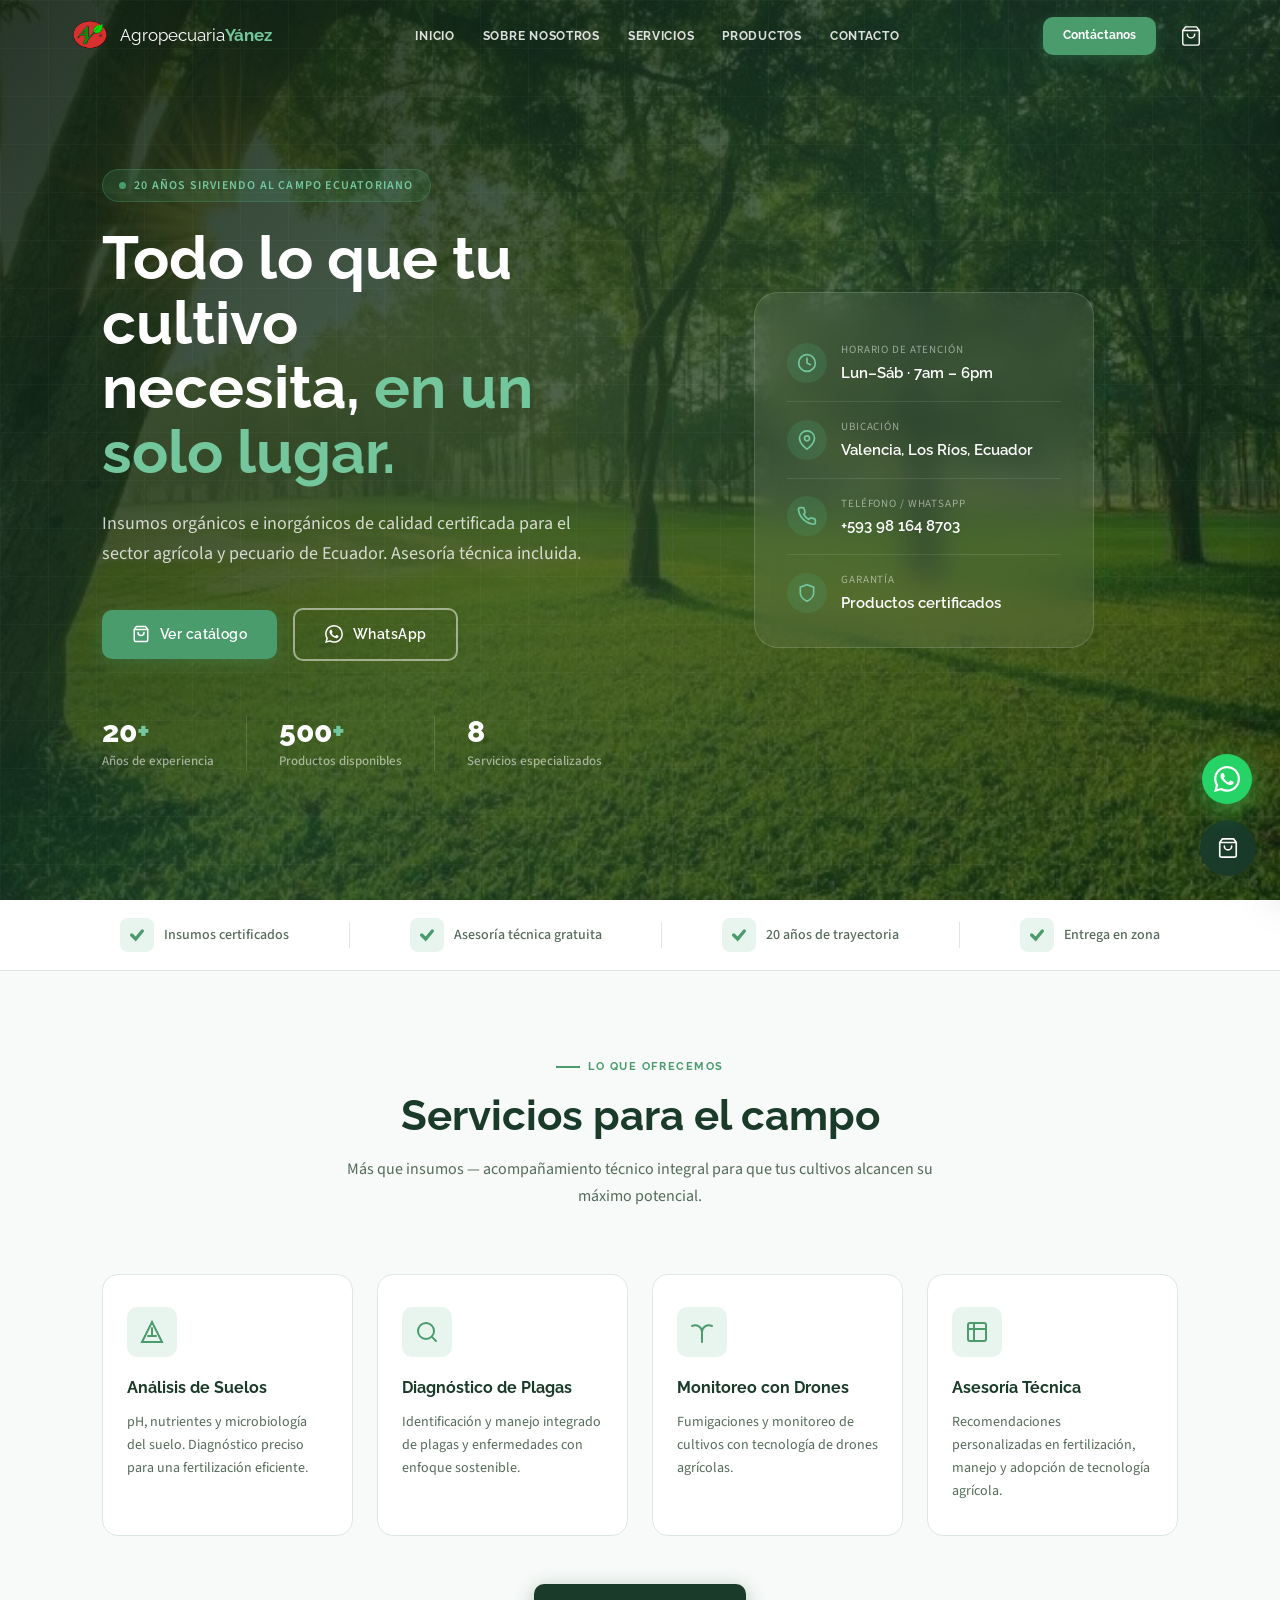
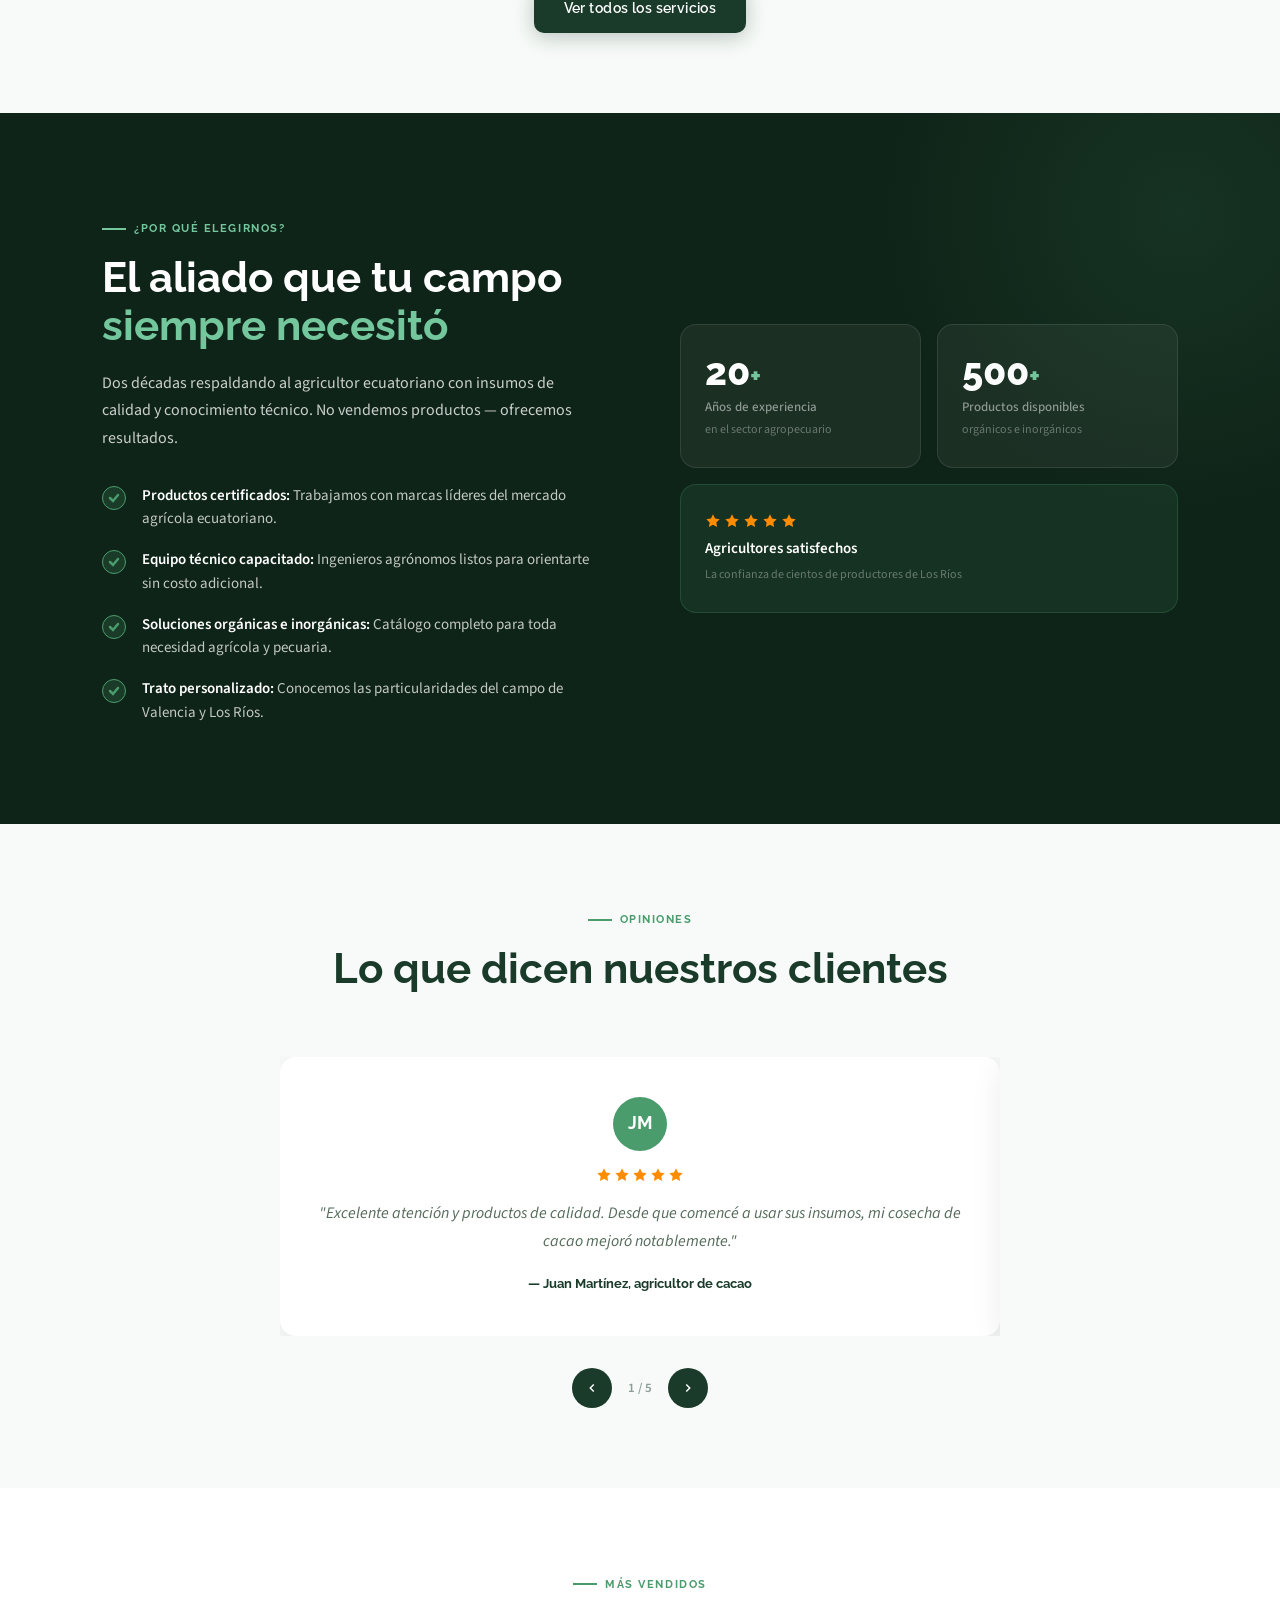
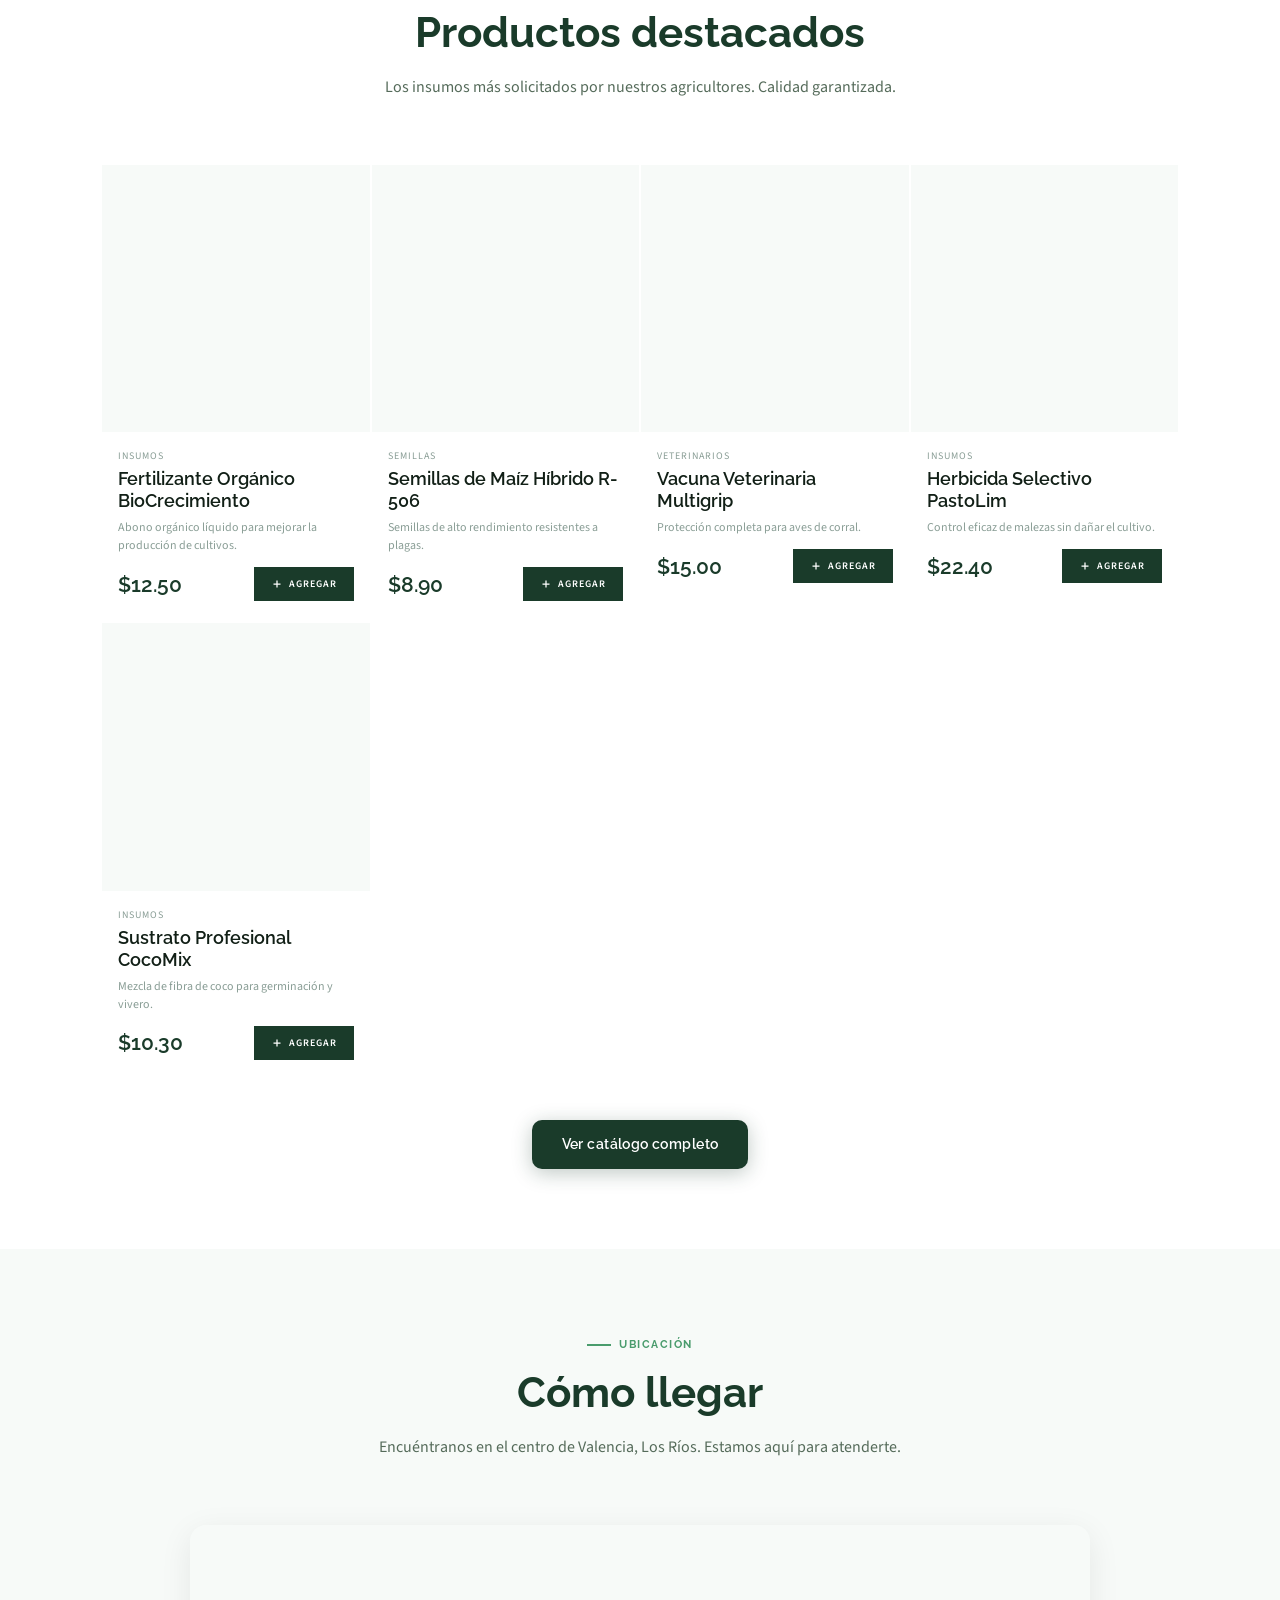
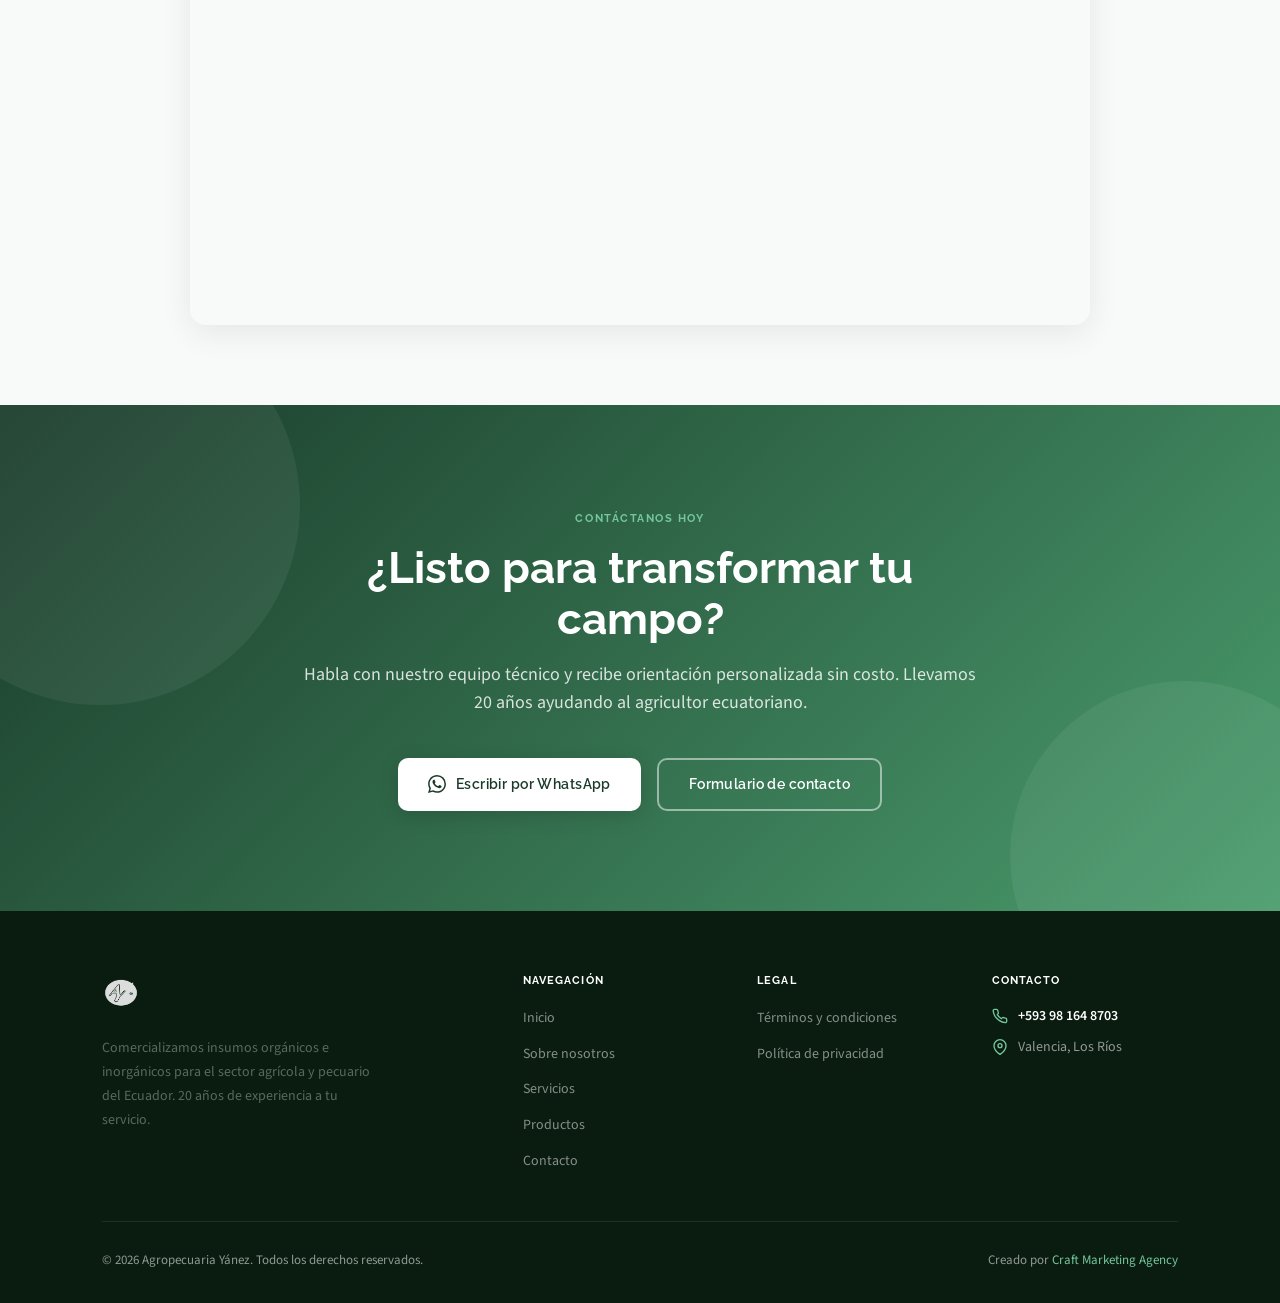
==== index.html @ 9166476a "ci: add Cloudflare Pages deploy workflow" ====
<!DOCTYPE html>
<html lang="es">
<head>
  <meta charset="utf-8"/>
  <meta name="viewport" content="width=device-width, initial-scale=1"/>
  <title>Agropecuaria Yánez – Insumos agrícolas y pecuarios, Valencia Ecuador</title>
  <meta name="description" content="Comercializamos insumos orgánicos e inorgánicos para el sector agrícola y pecuario del Ecuador. 20 años de experiencia en Valencia, Los Ríos."/>
  <link rel="icon" href="./media/img/favicon.webp" type="image/webp"/>
  <link rel="preconnect" href="https://fonts.googleapis.com"/>
  <link rel="preconnect" href="https://fonts.gstatic.com" crossorigin/>
  <link href="https://fonts.googleapis.com/css2?family=Raleway:wght@400;500;600;700;800&family=Source+Sans+3:wght@300;400;500;600;700&display=swap" rel="stylesheet"/>
  <link rel="stylesheet" href="./assets/style.css?v=2"/>
  <!-- GTM: reemplazar GTM-XXXX con el ID real -->
  <!-- <script>(function(w,d,s,l,i){w[l]=w[l]||[];w[l].push({'gtm.start':new Date().getTime(),event:'gtm.js'});var f=d.getElementsByTagName(s)[0],j=d.createElement(s),dl=l!='dataLayer'?'&l='+l:'';j.async=true;j.src='https://www.googletagmanager.com/gtm.js?id='+i+dl;f.parentNode.insertBefore(j,f);})(window,document,'script','dataLayer','GTM-XXXX');</script> -->
</head>
<body>

<!-- WhatsApp flotante -->
<a class="wa-float" href="https://wa.me/593981648703?text=Hola%20vi%20su%20web%20y%20me%20gustar%C3%ADa%20m%C3%A1s%20informaci%C3%B3n%20sobre%20sus%20servicios" target="_blank" rel="noopener" aria-label="WhatsApp">
  <svg width="26" height="26" viewBox="0 0 24 24" fill="white"><path d="M17.472 14.382c-.297-.149-1.758-.867-2.03-.967-.273-.099-.471-.148-.67.15-.197.297-.767.966-.94 1.164-.173.199-.347.223-.644.075-.297-.15-1.255-.463-2.39-1.475-.883-.788-1.48-1.761-1.653-2.059-.173-.297-.018-.458.13-.606.134-.133.298-.347.446-.52.149-.174.198-.298.298-.497.099-.198.05-.371-.025-.52-.075-.149-.669-1.612-.916-2.207-.242-.579-.487-.5-.669-.51-.173-.008-.371-.01-.57-.01-.198 0-.52.074-.792.372-.272.297-1.04 1.016-1.04 2.479 0 1.462 1.065 2.875 1.213 3.074.149.198 2.096 3.2 5.077 4.487.709.306 1.262.489 1.694.625.712.227 1.36.195 1.871.118.571-.085 1.758-.719 2.006-1.413.248-.694.248-1.289.173-1.413-.074-.124-.272-.198-.57-.347m-5.421 7.403h-.004a9.87 9.87 0 01-5.031-1.378l-.361-.214-3.741.982.998-3.648-.235-.374a9.86 9.86 0 01-1.51-5.26c.001-5.45 4.436-9.884 9.888-9.884 2.64 0 5.122 1.03 6.988 2.898a9.825 9.825 0 012.893 6.994c-.003 5.45-4.437 9.884-9.885 9.884m8.413-18.297A11.815 11.815 0 0012.05 0C5.495 0 .16 5.335.157 11.892c0 2.096.547 4.142 1.588 5.945L.057 24l6.305-1.654a11.882 11.882 0 005.683 1.448h.005c6.554 0 11.89-5.335 11.893-11.893a11.821 11.821 0 00-3.48-8.413z"/></svg>
</a>

<!-- Navegación -->
<nav id="mainNav" class="transparent">
  <div class="nav-inner">
    <a class="nav-logo" href="./index.html">
      <img src="./media/img/logo-nav.webp" alt="Agropecuaria Yánez"/>
      <span class="nav-logo-text">Agropecuaria<strong>Yánez</strong></span>
    </a>
    <ul class="nav-links" id="navLinks">
      <li><a href="./index.html" class="active">Inicio</a></li>
      <li><a href="./pages/sobre-nosotros.html">Sobre nosotros</a></li>
      <li><a href="./pages/servicios.html">Servicios</a></li>
      <li><a href="./pages/productos.html">Productos</a></li>
      <li><a href="./pages/contacto.html">Contacto</a></li>
    </ul>
    <div style="display:flex;align-items:center;gap:16px;">
      <a class="nav-cta" href="./pages/contacto.html">Contáctanos</a>
      <button class="nav-cart-btn" id="navCartBtn" aria-label="Ver carrito">
        <svg viewBox="0 0 24 24" fill="none" stroke="currentColor" stroke-width="1.5" stroke-linecap="round" stroke-linejoin="round">
          <path d="M6 2L3 6v14a2 2 0 002 2h14a2 2 0 002-2V6l-3-4z"/><line x1="3" y1="6" x2="21" y2="6"/><path d="M16 10a4 4 0 01-8 0"/>
        </svg>
        <span class="nav-cart-badge" id="navCartBadge">0</span>
      </button>
      <button class="nav-hamburger" id="navHamburger" aria-label="Menú">
        <span></span><span></span><span></span>
      </button>
    </div>
  </div>
</nav>

<!-- HERO -->
<section class="hero" id="inicio" style="background-image:url('./media/img/background-hero.webp')">
  <div class="hero-overlay"></div>
  <div class="hero-grid-bg"></div>
  <div class="hero-content">
    <div>
      <div class="hero-badge">
        <span class="hero-badge-dot"></span>
        20 años sirviendo al campo ecuatoriano
      </div>
      <h1>
        Todo lo que tu cultivo<br/>
        necesita, <span>en un solo lugar.</span>
      </h1>
      <p class="hero-sub">
        Insumos orgánicos e inorgánicos de calidad certificada para el sector agrícola y pecuario de Ecuador. Asesoría técnica incluida.
      </p>
      <div class="hero-actions">
        <a class="btn btn-accent" href="./pages/productos.html">
          <svg width="18" height="18" viewBox="0 0 24 24" fill="none" stroke="currentColor" stroke-width="2" stroke-linecap="round"><path d="M6 2L3 6v14a2 2 0 002 2h14a2 2 0 002-2V6l-3-4z"/><line x1="3" y1="6" x2="21" y2="6"/><path d="M16 10a4 4 0 01-8 0"/></svg>
          Ver catálogo
        </a>
        <a class="btn btn-outline" href="https://wa.me/593981648703?text=Hola%20vi%20su%20web%20y%20me%20gustar%C3%ADa%20m%C3%A1s%20informaci%C3%B3n%20sobre%20sus%20servicios" target="_blank" rel="noopener">
          <svg width="18" height="18" viewBox="0 0 24 24" fill="currentColor"><path d="M17.472 14.382c-.297-.149-1.758-.867-2.03-.967-.273-.099-.471-.148-.67.15-.197.297-.767.966-.94 1.164-.173.199-.347.223-.644.075-.297-.15-1.255-.463-2.39-1.475-.883-.788-1.48-1.761-1.653-2.059-.173-.297-.018-.458.13-.606.134-.133.298-.347.446-.52.149-.174.198-.298.298-.497.099-.198.05-.371-.025-.52-.075-.149-.669-1.612-.916-2.207-.242-.579-.487-.5-.669-.51-.173-.008-.371-.01-.57-.01-.198 0-.52.074-.792.372-.272.297-1.04 1.016-1.04 2.479 0 1.462 1.065 2.875 1.213 3.074.149.198 2.096 3.2 5.077 4.487.709.306 1.262.489 1.694.625.712.227 1.36.195 1.871.118.571-.085 1.758-.719 2.006-1.413.248-.694.248-1.289.173-1.413-.074-.124-.272-.198-.57-.347m-5.421 7.403h-.004a9.87 9.87 0 01-5.031-1.378l-.361-.214-3.741.982.998-3.648-.235-.374a9.86 9.86 0 01-1.51-5.26c.001-5.45 4.436-9.884 9.888-9.884 2.64 0 5.122 1.03 6.988 2.898a9.825 9.825 0 012.893 6.994c-.003 5.45-4.437 9.884-9.885 9.884m8.413-18.297A11.815 11.815 0 0012.05 0C5.495 0 .16 5.335.157 11.892c0 2.096.547 4.142 1.588 5.945L.057 24l6.305-1.654a11.882 11.882 0 005.683 1.448h.005c6.554 0 11.89-5.335 11.893-11.893a11.821 11.821 0 00-3.48-8.413z"/></svg>
          WhatsApp
        </a>
      </div>
      <div class="hero-stats">
        <div>
          <div class="hero-stat-num">20<span>+</span></div>
          <div class="hero-stat-label">Años de experiencia</div>
        </div>
        <div class="hero-stat-div"></div>
        <div>
          <div class="hero-stat-num">500<span>+</span></div>
          <div class="hero-stat-label">Productos disponibles</div>
        </div>
        <div class="hero-stat-div"></div>
        <div>
          <div class="hero-stat-num">8</div>
          <div class="hero-stat-label">Servicios especializados</div>
        </div>
      </div>
    </div>
    <!-- Info card -->
    <div class="hero-visual">
      <div class="hero-info-card">
        <div class="hero-info-row">
          <div class="hero-info-icon">
            <svg width="20" height="20" viewBox="0 0 24 24" fill="none" stroke="var(--color-accent-light)" stroke-width="2" stroke-linecap="round"><circle cx="12" cy="12" r="10"/><polyline points="12 6 12 12 16 14"/></svg>
          </div>
          <div>
            <div class="hero-info-label">Horario de atención</div>
            <div class="hero-info-value">Lun–Sáb · 7am – 6pm</div>
          </div>
        </div>
        <div class="hero-info-row">
          <div class="hero-info-icon">
            <svg width="20" height="20" viewBox="0 0 24 24" fill="none" stroke="var(--color-accent-light)" stroke-width="2" stroke-linecap="round"><path d="M21 10c0 7-9 13-9 13s-9-6-9-13a9 9 0 0 1 18 0z"/><circle cx="12" cy="10" r="3"/></svg>
          </div>
          <div>
            <div class="hero-info-label">Ubicación</div>
            <div class="hero-info-value">Valencia, Los Ríos, Ecuador</div>
          </div>
        </div>
        <div class="hero-info-row">
          <div class="hero-info-icon">
            <svg width="20" height="20" viewBox="0 0 24 24" fill="none" stroke="var(--color-accent-light)" stroke-width="2" stroke-linecap="round"><path d="M22 16.92v3a2 2 0 0 1-2.18 2 19.79 19.79 0 0 1-8.63-3.07A19.5 19.5 0 0 1 4.86 13 19.79 19.79 0 0 1 1.75 4.37 2 2 0 0 1 3.73 2h3a2 2 0 0 1 2 1.72 12.84 12.84 0 0 0 .7 2.81 2 2 0 0 1-.45 2.11L7.91 9.91a16 16 0 0 0 6.18 6.18l1.27-1.27a2 2 0 0 1 2.11-.45 12.84 12.84 0 0 0 2.81.7A2 2 0 0 1 22 16.92z"/></svg>
          </div>
          <div>
            <div class="hero-info-label">Teléfono / WhatsApp</div>
            <div class="hero-info-value">+593 98 164 8703</div>
          </div>
        </div>
        <div class="hero-info-row">
          <div class="hero-info-icon">
            <svg width="20" height="20" viewBox="0 0 24 24" fill="none" stroke="var(--color-accent-light)" stroke-width="2" stroke-linecap="round"><path d="M12 22s8-4 8-10V5l-8-3-8 3v7c0 6 8 10 8 10z"/></svg>
          </div>
          <div>
            <div class="hero-info-label">Garantía</div>
            <div class="hero-info-value">Productos certificados</div>
          </div>
        </div>
      </div>
    </div>
  </div>
</section>

<!-- TRUST BAR -->
<div class="trust-bar">
  <div class="trust-bar-inner">
    <div class="trust-item">
      <div class="trust-icon">
        <svg width="16" height="16" viewBox="0 0 12 12" fill="none" stroke="var(--color-accent)" stroke-width="2.5" stroke-linecap="round"><polyline points="2,6 5,9 10,3"/></svg>
      </div>
      Insumos certificados
    </div>
    <div class="trust-divider"></div>
    <div class="trust-item">
      <div class="trust-icon">
        <svg width="16" height="16" viewBox="0 0 12 12" fill="none" stroke="var(--color-accent)" stroke-width="2.5" stroke-linecap="round"><polyline points="2,6 5,9 10,3"/></svg>
      </div>
      Asesoría técnica gratuita
    </div>
    <div class="trust-divider"></div>
    <div class="trust-item">
      <div class="trust-icon">
        <svg width="16" height="16" viewBox="0 0 12 12" fill="none" stroke="var(--color-accent)" stroke-width="2.5" stroke-linecap="round"><polyline points="2,6 5,9 10,3"/></svg>
      </div>
      20 años de trayectoria
    </div>
    <div class="trust-divider"></div>
    <div class="trust-item">
      <div class="trust-icon">
        <svg width="16" height="16" viewBox="0 0 12 12" fill="none" stroke="var(--color-accent)" stroke-width="2.5" stroke-linecap="round"><polyline points="2,6 5,9 10,3"/></svg>
      </div>
      Entrega en zona
    </div>
  </div>
</div>

<!-- SERVICIOS PREVIEW -->
<section class="section" id="servicios" style="background:var(--bg-light)">
  <div class="container">
    <div class="section-header">
      <div class="section-label">Lo que ofrecemos</div>
      <h2>Servicios para el campo</h2>
      <p>Más que insumos — acompañamiento técnico integral para que tus cultivos alcancen su máximo potencial.</p>
    </div>
    <div class="services-grid">
      <div class="service-card">
        <div class="service-icon-wrap">
          <svg width="24" height="24" viewBox="0 0 24 24" fill="none" stroke="currentColor" stroke-width="2" stroke-linecap="round"><path d="M2 22 12 2l10 20H2z"/><path d="M12 8v8M8 16h8"/></svg>
        </div>
        <div class="service-title">Análisis de Suelos</div>
        <p class="service-desc">pH, nutrientes y microbiología del suelo. Diagnóstico preciso para una fertilización eficiente.</p>
      </div>
      <div class="service-card">
        <div class="service-icon-wrap">
          <svg width="24" height="24" viewBox="0 0 24 24" fill="none" stroke="currentColor" stroke-width="2" stroke-linecap="round"><circle cx="11" cy="11" r="8"/><path d="m21 21-4.35-4.35"/></svg>
        </div>
        <div class="service-title">Diagnóstico de Plagas</div>
        <p class="service-desc">Identificación y manejo integrado de plagas y enfermedades con enfoque sostenible.</p>
      </div>
      <div class="service-card">
        <div class="service-icon-wrap">
          <svg width="24" height="24" viewBox="0 0 24 24" fill="none" stroke="currentColor" stroke-width="2" stroke-linecap="round"><path d="M12 22V12M12 12C12 7 7 4 2 6M12 12C12 7 17 4 22 6"/></svg>
        </div>
        <div class="service-title">Monitoreo con Drones</div>
        <p class="service-desc">Fumigaciones y monitoreo de cultivos con tecnología de drones agrícolas.</p>
      </div>
      <div class="service-card">
        <div class="service-icon-wrap">
          <svg width="24" height="24" viewBox="0 0 24 24" fill="none" stroke="currentColor" stroke-width="2" stroke-linecap="round"><path d="M9 3H5a2 2 0 0 0-2 2v4m6-6h10a2 2 0 0 1 2 2v4M9 3v18m0 0h10a2 2 0 0 0 2-2V9M9 21H5a2 2 0 0 1-2-2V9m0 0h18"/></svg>
        </div>
        <div class="service-title">Asesoría Técnica</div>
        <p class="service-desc">Recomendaciones personalizadas en fertilización, manejo y adopción de tecnología agrícola.</p>
      </div>
    </div>
    <div class="text-center" style="margin-top:48px">
      <a class="btn btn-primary" href="./pages/servicios.html">Ver todos los servicios</a>
    </div>
  </div>
</section>

<!-- POR QUÉ YANEZ (dark section) -->
<section class="section-dark">
  <div class="container">
    <div class="dark-grid">
      <div class="dark-text">
        <div class="section-label light">¿Por qué elegirnos?</div>
        <h2>El aliado que tu campo <span>siempre necesitó</span></h2>
        <p>Dos décadas respaldando al agricultor ecuatoriano con insumos de calidad y conocimiento técnico. No vendemos productos — ofrecemos resultados.</p>
        <ul class="features-list">
          <li class="feature-item">
            <div class="feature-check"><svg width="12" height="12" viewBox="0 0 12 12" fill="none" stroke="currentColor" stroke-width="2.5" stroke-linecap="round"><polyline points="2,6 5,9 10,3"/></svg></div>
            <div class="feature-text"><strong>Productos certificados:</strong> Trabajamos con marcas líderes del mercado agrícola ecuatoriano.</div>
          </li>
          <li class="feature-item">
            <div class="feature-check"><svg width="12" height="12" viewBox="0 0 12 12" fill="none" stroke="currentColor" stroke-width="2.5" stroke-linecap="round"><polyline points="2,6 5,9 10,3"/></svg></div>
            <div class="feature-text"><strong>Equipo técnico capacitado:</strong> Ingenieros agrónomos listos para orientarte sin costo adicional.</div>
          </li>
          <li class="feature-item">
            <div class="feature-check"><svg width="12" height="12" viewBox="0 0 12 12" fill="none" stroke="currentColor" stroke-width="2.5" stroke-linecap="round"><polyline points="2,6 5,9 10,3"/></svg></div>
            <div class="feature-text"><strong>Soluciones orgánicas e inorgánicas:</strong> Catálogo completo para toda necesidad agrícola y pecuaria.</div>
          </li>
          <li class="feature-item">
            <div class="feature-check"><svg width="12" height="12" viewBox="0 0 12 12" fill="none" stroke="currentColor" stroke-width="2.5" stroke-linecap="round"><polyline points="2,6 5,9 10,3"/></svg></div>
            <div class="feature-text"><strong>Trato personalizado:</strong> Conocemos las particularidades del campo de Valencia y Los Ríos.</div>
          </li>
        </ul>
      </div>
      <div class="dark-stats">
        <div class="dark-stat-card">
          <div class="dark-num">20<span>+</span></div>
          <div class="dark-label">Años de experiencia</div>
          <div class="dark-sublabel">en el sector agropecuario</div>
        </div>
        <div class="dark-stat-card">
          <div class="dark-num">500<span>+</span></div>
          <div class="dark-label">Productos disponibles</div>
          <div class="dark-sublabel">orgánicos e inorgánicos</div>
        </div>
        <div class="dark-stat-card accent-card" style="display:flex;align-items:center;gap:24px">
          <div>
            <div style="display:flex;gap:3px;margin-bottom:8px">
              <svg width="16" height="16" viewBox="0 0 24 24" fill="#FF8C00"><polygon points="12 2 15.09 8.26 22 9.27 17 14.14 18.18 21.02 12 17.77 5.82 21.02 7 14.14 2 9.27 8.91 8.26 12 2"/></svg>
              <svg width="16" height="16" viewBox="0 0 24 24" fill="#FF8C00"><polygon points="12 2 15.09 8.26 22 9.27 17 14.14 18.18 21.02 12 17.77 5.82 21.02 7 14.14 2 9.27 8.91 8.26 12 2"/></svg>
              <svg width="16" height="16" viewBox="0 0 24 24" fill="#FF8C00"><polygon points="12 2 15.09 8.26 22 9.27 17 14.14 18.18 21.02 12 17.77 5.82 21.02 7 14.14 2 9.27 8.91 8.26 12 2"/></svg>
              <svg width="16" height="16" viewBox="0 0 24 24" fill="#FF8C00"><polygon points="12 2 15.09 8.26 22 9.27 17 14.14 18.18 21.02 12 17.77 5.82 21.02 7 14.14 2 9.27 8.91 8.26 12 2"/></svg>
              <svg width="16" height="16" viewBox="0 0 24 24" fill="#FF8C00"><polygon points="12 2 15.09 8.26 22 9.27 17 14.14 18.18 21.02 12 17.77 5.82 21.02 7 14.14 2 9.27 8.91 8.26 12 2"/></svg>
            </div>
            <div class="dark-label" style="font-size:15px;color:white;font-weight:600">Agricultores satisfechos</div>
            <div class="dark-sublabel" style="margin-top:4px">La confianza de cientos de productores de Los Ríos</div>
          </div>
        </div>
      </div>
    </div>
  </div>
</section>

<!-- TESTIMONIOS -->
<section class="section section-testimonios">
  <div class="container">
    <div class="section-header">
      <div class="section-label">Opiniones</div>
      <h2>Lo que dicen nuestros clientes</h2>
    </div>
    <div class="testimonial-slider">
      <div class="testimonial-track" id="testimonialTrack">
        <div class="testimonial-slide">
          <div class="testimonial-avatar">JM</div>
          <div class="testimonial-stars">
            <svg width="16" height="16" viewBox="0 0 24 24" fill="currentColor"><polygon points="12 2 15.09 8.26 22 9.27 17 14.14 18.18 21.02 12 17.77 5.82 21.02 7 14.14 2 9.27 8.91 8.26 12 2"/></svg>
            <svg width="16" height="16" viewBox="0 0 24 24" fill="currentColor"><polygon points="12 2 15.09 8.26 22 9.27 17 14.14 18.18 21.02 12 17.77 5.82 21.02 7 14.14 2 9.27 8.91 8.26 12 2"/></svg>
            <svg width="16" height="16" viewBox="0 0 24 24" fill="currentColor"><polygon points="12 2 15.09 8.26 22 9.27 17 14.14 18.18 21.02 12 17.77 5.82 21.02 7 14.14 2 9.27 8.91 8.26 12 2"/></svg>
            <svg width="16" height="16" viewBox="0 0 24 24" fill="currentColor"><polygon points="12 2 15.09 8.26 22 9.27 17 14.14 18.18 21.02 12 17.77 5.82 21.02 7 14.14 2 9.27 8.91 8.26 12 2"/></svg>
            <svg width="16" height="16" viewBox="0 0 24 24" fill="currentColor"><polygon points="12 2 15.09 8.26 22 9.27 17 14.14 18.18 21.02 12 17.77 5.82 21.02 7 14.14 2 9.27 8.91 8.26 12 2"/></svg>
          </div>
          <blockquote>"Excelente atención y productos de calidad. Desde que comencé a usar sus insumos, mi cosecha de cacao mejoró notablemente."</blockquote>
          <cite>— Juan Martínez, agricultor de cacao</cite>
        </div>
        <div class="testimonial-slide">
          <div class="testimonial-avatar">LG</div>
          <div class="testimonial-stars">
            <svg width="16" height="16" viewBox="0 0 24 24" fill="currentColor"><polygon points="12 2 15.09 8.26 22 9.27 17 14.14 18.18 21.02 12 17.77 5.82 21.02 7 14.14 2 9.27 8.91 8.26 12 2"/></svg>
            <svg width="16" height="16" viewBox="0 0 24 24" fill="currentColor"><polygon points="12 2 15.09 8.26 22 9.27 17 14.14 18.18 21.02 12 17.77 5.82 21.02 7 14.14 2 9.27 8.91 8.26 12 2"/></svg>
            <svg width="16" height="16" viewBox="0 0 24 24" fill="currentColor"><polygon points="12 2 15.09 8.26 22 9.27 17 14.14 18.18 21.02 12 17.77 5.82 21.02 7 14.14 2 9.27 8.91 8.26 12 2"/></svg>
            <svg width="16" height="16" viewBox="0 0 24 24" fill="currentColor"><polygon points="12 2 15.09 8.26 22 9.27 17 14.14 18.18 21.02 12 17.77 5.82 21.02 7 14.14 2 9.27 8.91 8.26 12 2"/></svg>
            <svg width="16" height="16" viewBox="0 0 24 24" fill="currentColor"><polygon points="12 2 15.09 8.26 22 9.27 17 14.14 18.18 21.02 12 17.77 5.82 21.02 7 14.14 2 9.27 8.91 8.26 12 2"/></svg>
          </div>
          <blockquote>"La asesoría técnica gratuita que ofrecen es invaluable. Me ayudaron a seleccionar los fertilizantes correctos y el ahorro fue real."</blockquote>
          <cite>— Laura Gómez, productora de arroz</cite>
        </div>
        <div class="testimonial-slide">
          <div class="testimonial-avatar">CP</div>
          <div class="testimonial-stars">
            <svg width="16" height="16" viewBox="0 0 24 24" fill="currentColor"><polygon points="12 2 15.09 8.26 22 9.27 17 14.14 18.18 21.02 12 17.77 5.82 21.02 7 14.14 2 9.27 8.91 8.26 12 2"/></svg>
            <svg width="16" height="16" viewBox="0 0 24 24" fill="currentColor"><polygon points="12 2 15.09 8.26 22 9.27 17 14.14 18.18 21.02 12 17.77 5.82 21.02 7 14.14 2 9.27 8.91 8.26 12 2"/></svg>
            <svg width="16" height="16" viewBox="0 0 24 24" fill="currentColor"><polygon points="12 2 15.09 8.26 22 9.27 17 14.14 18.18 21.02 12 17.77 5.82 21.02 7 14.14 2 9.27 8.91 8.26 12 2"/></svg>
            <svg width="16" height="16" viewBox="0 0 24 24" fill="currentColor"><polygon points="12 2 15.09 8.26 22 9.27 17 14.14 18.18 21.02 12 17.77 5.82 21.02 7 14.14 2 9.27 8.91 8.26 12 2"/></svg>
            <svg width="16" height="16" viewBox="0 0 24 24" fill="currentColor"><polygon points="12 2 15.09 8.26 22 9.27 17 14.14 18.18 21.02 12 17.77 5.82 21.02 7 14.14 2 9.27 8.91 8.26 12 2"/></svg>
          </div>
          <blockquote>"Llevan años siendo mi proveedor de confianza. Siempre tienen lo que necesito y los precios son muy competitivos."</blockquote>
          <cite>— Carlos Paredes, ganadero</cite>
        </div>
        <div class="testimonial-slide">
          <div class="testimonial-avatar">MR</div>
          <div class="testimonial-stars">
            <svg width="16" height="16" viewBox="0 0 24 24" fill="currentColor"><polygon points="12 2 15.09 8.26 22 9.27 17 14.14 18.18 21.02 12 17.77 5.82 21.02 7 14.14 2 9.27 8.91 8.26 12 2"/></svg>
            <svg width="16" height="16" viewBox="0 0 24 24" fill="currentColor"><polygon points="12 2 15.09 8.26 22 9.27 17 14.14 18.18 21.02 12 17.77 5.82 21.02 7 14.14 2 9.27 8.91 8.26 12 2"/></svg>
            <svg width="16" height="16" viewBox="0 0 24 24" fill="currentColor"><polygon points="12 2 15.09 8.26 22 9.27 17 14.14 18.18 21.02 12 17.77 5.82 21.02 7 14.14 2 9.27 8.91 8.26 12 2"/></svg>
            <svg width="16" height="16" viewBox="0 0 24 24" fill="currentColor"><polygon points="12 2 15.09 8.26 22 9.27 17 14.14 18.18 21.02 12 17.77 5.82 21.02 7 14.14 2 9.27 8.91 8.26 12 2"/></svg>
            <svg width="16" height="16" viewBox="0 0 24 24" fill="currentColor"><polygon points="12 2 15.09 8.26 22 9.27 17 14.14 18.18 21.02 12 17.77 5.82 21.02 7 14.14 2 9.27 8.91 8.26 12 2"/></svg>
          </div>
          <blockquote>"Gran variedad de productos orgánicos. Se nota que conocen el campo y les importa el bienestar del agricultor."</blockquote>
          <cite>— María Ruiz, productora de maíz</cite>
        </div>
        <div class="testimonial-slide">
          <div class="testimonial-avatar">FV</div>
          <div class="testimonial-stars">
            <svg width="16" height="16" viewBox="0 0 24 24" fill="currentColor"><polygon points="12 2 15.09 8.26 22 9.27 17 14.14 18.18 21.02 12 17.77 5.82 21.02 7 14.14 2 9.27 8.91 8.26 12 2"/></svg>
            <svg width="16" height="16" viewBox="0 0 24 24" fill="currentColor"><polygon points="12 2 15.09 8.26 22 9.27 17 14.14 18.18 21.02 12 17.77 5.82 21.02 7 14.14 2 9.27 8.91 8.26 12 2"/></svg>
            <svg width="16" height="16" viewBox="0 0 24 24" fill="currentColor"><polygon points="12 2 15.09 8.26 22 9.27 17 14.14 18.18 21.02 12 17.77 5.82 21.02 7 14.14 2 9.27 8.91 8.26 12 2"/></svg>
            <svg width="16" height="16" viewBox="0 0 24 24" fill="currentColor"><polygon points="12 2 15.09 8.26 22 9.27 17 14.14 18.18 21.02 12 17.77 5.82 21.02 7 14.14 2 9.27 8.91 8.26 12 2"/></svg>
            <svg width="16" height="16" viewBox="0 0 24 24" fill="currentColor"><polygon points="12 2 15.09 8.26 22 9.27 17 14.14 18.18 21.02 12 17.77 5.82 21.02 7 14.14 2 9.27 8.91 8.26 12 2"/></svg>
          </div>
          <blockquote>"El servicio de monitoreo con drones me ahorró mucho en fumigaciones. Tecnología de verdad al servicio del campo."</blockquote>
          <cite>— Fernando Vélez, productor de banano</cite>
        </div>
      </div>
    </div>
    <div class="testimonial-controls">
      <button id="testPrev" aria-label="Anterior">
        <svg width="14" height="14" viewBox="0 0 24 24" fill="none" stroke="currentColor" stroke-width="2.5"><polyline points="15 18 9 12 15 6"/></svg>
      </button>
      <span id="testCounter">1 / 5</span>
      <button id="testNext" aria-label="Siguiente">
        <svg width="14" height="14" viewBox="0 0 24 24" fill="none" stroke="currentColor" stroke-width="2.5"><polyline points="9 18 15 12 9 6"/></svg>
      </button>
    </div>
  </div>
</section>

<!-- PRODUCTOS DESTACADOS -->
<section class="section" style="background:var(--bg-white)">
  <div class="container">
    <div class="section-header">
      <div class="section-label">Más vendidos</div>
      <h2>Productos destacados</h2>
      <p>Los insumos más solicitados por nuestros agricultores. Calidad garantizada.</p>
    </div>
    <div class="grid" id="featuredGrid"></div>
    <div class="text-center" style="margin-top:40px">
      <a class="btn btn-primary" href="./pages/productos.html">Ver catálogo completo</a>
    </div>
  </div>
</section>

<!-- MAPA -->
<section class="section-map">
  <div class="container">
    <div class="section-header">
      <div class="section-label">Ubicación</div>
      <h2>Cómo llegar</h2>
      <p>Encuéntranos en el centro de Valencia, Los Ríos. Estamos aquí para atenderte.</p>
    </div>
    <div class="map-wrapper">
      <iframe src="https://www.google.com/maps/embed?pb=!1m18!1m12!1m3!1d3989.2661741585634!2d-79.3561663262944!3d-0.9532199353501619!2m3!1f0!2f0!3f0!3m2!1i1024!2i768!4f13.1!3m3!1m2!1s0x91d4b5a5912e198f%3A0xfeac6b72a6202b!2sAgropecuaria%20Y%C3%81NEZ!5e0!3m2!1ses-419!2sec!4v1778086800733!5m2!1ses-419!2sec" allowfullscreen="" loading="lazy" referrerpolicy="no-referrer-when-downgrade"></iframe>
    </div>
  </div>
</section>

<!-- CTA FINAL -->
<section class="section-cta">
  <div class="container">
    <div class="cta-inner">
      <div class="section-label light center">Contáctanos hoy</div>
      <h2>¿Listo para transformar tu campo?</h2>
      <p>Habla con nuestro equipo técnico y recibe orientación personalizada sin costo. Llevamos 20 años ayudando al agricultor ecuatoriano.</p>
      <div class="cta-actions">
        <a class="btn btn-white" href="https://wa.me/593981648703?text=Hola%20vi%20su%20web%20y%20me%20gustar%C3%ADa%20m%C3%A1s%20informaci%C3%B3n%20sobre%20sus%20servicios" target="_blank" rel="noopener">
          <svg width="18" height="18" viewBox="0 0 24 24" fill="currentColor"><path d="M17.472 14.382c-.297-.149-1.758-.867-2.03-.967-.273-.099-.471-.148-.67.15-.197.297-.767.966-.94 1.164-.173.199-.347.223-.644.075-.297-.15-1.255-.463-2.39-1.475-.883-.788-1.48-1.761-1.653-2.059-.173-.297-.018-.458.13-.606.134-.133.298-.347.446-.52.149-.174.198-.298.298-.497.099-.198.05-.371-.025-.52-.075-.149-.669-1.612-.916-2.207-.242-.579-.487-.5-.669-.51-.173-.008-.371-.01-.57-.01-.198 0-.52.074-.792.372-.272.297-1.04 1.016-1.04 2.479 0 1.462 1.065 2.875 1.213 3.074.149.198 2.096 3.2 5.077 4.487.709.306 1.262.489 1.694.625.712.227 1.36.195 1.871.118.571-.085 1.758-.719 2.006-1.413.248-.694.248-1.289.173-1.413-.074-.124-.272-.198-.57-.347m-5.421 7.403h-.004a9.87 9.87 0 01-5.031-1.378l-.361-.214-3.741.982.998-3.648-.235-.374a9.86 9.86 0 01-1.51-5.26c.001-5.45 4.436-9.884 9.888-9.884 2.64 0 5.122 1.03 6.988 2.898a9.825 9.825 0 012.893 6.994c-.003 5.45-4.437 9.884-9.885 9.884m8.413-18.297A11.815 11.815 0 0012.05 0C5.495 0 .16 5.335.157 11.892c0 2.096.547 4.142 1.588 5.945L.057 24l6.305-1.654a11.882 11.882 0 005.683 1.448h.005c6.554 0 11.89-5.335 11.893-11.893a11.821 11.821 0 00-3.48-8.413z"/></svg>
          Escribir por WhatsApp
        </a>
        <a class="btn btn-outline" href="./pages/contacto.html">Formulario de contacto</a>
      </div>
    </div>
  </div>
</section>

<!-- FOOTER -->
<footer>
  <div class="container">
    <div class="footer-grid">
      <div class="footer-brand">
        <img src="./media/img/logo-nav.webp" alt="Agropecuaria Yánez" style="filter:brightness(0) invert(1);opacity:.85"/>
        <p>Comercializamos insumos orgánicos e inorgánicos para el sector agrícola y pecuario del Ecuador. 20 años de experiencia a tu servicio.</p>
      </div>
      <div class="footer-col">
        <h4>Navegación</h4>
        <ul class="footer-links-list">
          <li><a href="./index.html">Inicio</a></li>
          <li><a href="./pages/sobre-nosotros.html">Sobre nosotros</a></li>
          <li><a href="./pages/servicios.html">Servicios</a></li>
          <li><a href="./pages/productos.html">Productos</a></li>
          <li><a href="./pages/contacto.html">Contacto</a></li>
        </ul>
      </div>
      <div class="footer-col">
        <h4>Legal</h4>
        <ul class="footer-links-list">
          <li><a href="./pages/terminos-y-condiciones.html">Términos y condiciones</a></li>
          <li><a href="./pages/politica-de-privacidad.html">Política de privacidad</a></li>
        </ul>
      </div>
      <div class="footer-col">
        <h4>Contacto</h4>
        <div class="footer-contact-item">
          <svg width="16" height="16" viewBox="0 0 24 24" fill="none" stroke="var(--color-accent-light)" stroke-width="2" stroke-linecap="round"><path d="M22 16.92v3a2 2 0 0 1-2.18 2 19.79 19.79 0 0 1-8.63-3.07A19.5 19.5 0 0 1 4.86 13 19.79 19.79 0 0 1 1.75 4.37 2 2 0 0 1 3.73 2h3a2 2 0 0 1 2 1.72 12.84 12.84 0 0 0 .7 2.81 2 2 0 0 1-.45 2.11L7.91 9.91a16 16 0 0 0 6.18 6.18l1.27-1.27a2 2 0 0 1 2.11-.45 12.84 12.84 0 0 0 2.81.7A2 2 0 0 1 22 16.92z"/></svg>
          <a href="tel:+593981648703">+593 98 164 8703</a>
        </div>
        <div class="footer-contact-item" style="margin-top:4px">
          <svg width="16" height="16" viewBox="0 0 24 24" fill="none" stroke="var(--color-accent-light)" stroke-width="2" stroke-linecap="round"><path d="M21 10c0 7-9 13-9 13s-9-6-9-13a9 9 0 0 1 18 0z"/><circle cx="12" cy="10" r="3"/></svg>
          <span>Valencia, Los Ríos</span>
        </div>
      </div>
    </div>
    <div class="footer-bottom">
      <span>&copy; 2026 Agropecuaria Yánez. Todos los derechos reservados.</span>
      <span>Creado por <a href="https://craftmarketing.agency" target="_blank" rel="noopener">Craft Marketing Agency</a></span>
    </div>
  </div>
</footer>

<!-- Cart, drawer, modal -->
<button class="cart-fab" id="cartFab" aria-label="Ver carrito">
  <svg viewBox="0 0 24 24" fill="none" stroke="currentColor" stroke-width="1.8" stroke-linecap="round" stroke-linejoin="round"><path d="M6 2L3 6v14a2 2 0 002 2h14a2 2 0 002-2V6l-3-4z"/><line x1="3" y1="6" x2="21" y2="6"/><path d="M16 10a4 4 0 01-8 0"/></svg>
  <span class="badge" id="cartBadge">0</span>
</button>
<div class="cart-overlay" id="cartOverlay"></div>
<aside class="cart-drawer" id="cartDrawer" aria-label="Carrito">
  <div class="cart-header">
    <h2>Mi carrito</h2>
    <button class="cart-close" id="cartClose">✕</button>
  </div>
  <div class="cart-items" id="cartItems"></div>
  <div class="cart-footer">
    <div class="cart-total"><span class="cart-total-label">Total</span><span class="cart-total-value" id="cartTotal">$0</span></div>
    <div class="cart-total-items" id="cartItemCount">0 productos</div>
    <button class="btn-whatsapp" id="btnCheckout" disabled>
      <svg viewBox="0 0 24 24" fill="currentColor"><path d="M17.472 14.382c-.297-.149-1.758-.867-2.03-.967-.273-.099-.471-.148-.67.15-.197.297-.767.966-.94 1.164-.173.199-.347.223-.644.075-.297-.15-1.255-.463-2.39-1.475-.883-.788-1.48-1.761-1.653-2.059-.173-.297-.018-.458.13-.606.134-.133.298-.347.446-.52.149-.174.198-.298.298-.497.099-.198.05-.371-.025-.52-.075-.149-.669-1.612-.916-2.207-.242-.579-.487-.5-.669-.51-.173-.008-.371-.01-.57-.01-.198 0-.52.074-.792.372-.272.297-1.04 1.016-1.04 2.479 0 1.462 1.065 2.875 1.213 3.074.149.198 2.096 3.2 5.077 4.487.709.306 1.262.489 1.694.625.712.227 1.36.195 1.871.118.571-.085 1.758-.719 2.006-1.413.248-.694.248-1.289.173-1.413-.074-.124-.272-.198-.57-.347m-5.421 7.403h-.004a9.87 9.87 0 01-5.031-1.378l-.361-.214-3.741.982.998-3.648-.235-.374a9.86 9.86 0 01-1.51-5.26c.001-5.45 4.436-9.884 9.888-9.884 2.64 0 5.122 1.03 6.988 2.898a9.825 9.825 0 012.893 6.994c-.003 5.45-4.437 9.884-9.885 9.884m8.413-18.297A11.815 11.815 0 0012.05 0C5.495 0 .16 5.335.157 11.892c0 2.096.547 4.142 1.588 5.945L.057 24l6.305-1.654a11.882 11.882 0 005.683 1.448h.005c6.554 0 11.89-5.335 11.893-11.893a11.821 11.821 0 00-3.48-8.413z"/></svg>
      Finalizar pedido por WhatsApp
    </button>
  </div>
</aside>
<div class="modal-overlay" id="modalOverlay" role="dialog" aria-modal="true">
  <div class="modal" id="modal">
    <button class="modal-close" id="modalClose">✕</button>
    <div class="modal-body">
      <div class="slider-wrap" id="sliderWrap">
        <div class="slider-track" id="sliderTrack"></div>
        <button class="slider-btn prev" id="sliderPrev"><svg viewBox="0 0 24 24" fill="none" stroke="currentColor" stroke-width="2.5"><polyline points="15 18 9 12 15 6"/></svg></button>
        <button class="slider-btn next" id="sliderNext"><svg viewBox="0 0 24 24" fill="none" stroke="currentColor" stroke-width="2.5"><polyline points="9 18 15 12 9 6"/></svg></button>
        <div class="slider-dots" id="sliderDots"></div>
      </div>
      <div class="modal-detail" id="modalDetail"></div>
    </div>
  </div>
</div>
<div class="toast" id="toast"></div>

<script src="./assets/app.js"></script>
<script>
  // Nav transparent → scrolled
  const nav = document.getElementById('mainNav');
  window.addEventListener('scroll', () => {
    nav.classList.toggle('scrolled', window.scrollY > 40);
    nav.classList.toggle('transparent', window.scrollY <= 40);
  }, { passive: true });
  // Hamburger
  document.getElementById('navHamburger').addEventListener('click', () => {
    document.getElementById('navLinks').classList.toggle('open');
  });
  // Testimonials (new track-based)
  let testIdx = 0;
  const track = document.getElementById('testimonialTrack');
  const slides = track ? track.children : [];
  const total = slides.length;
  function goTo(i) {
    testIdx = (i + total) % total;
    if (track) track.style.transform = `translateX(-${testIdx * 100}%)`;
    const c = document.getElementById('testCounter');
    if (c) c.textContent = `${testIdx + 1} / ${total}`;
  }
  document.getElementById('testPrev')?.addEventListener('click', () => goTo(testIdx - 1));
  document.getElementById('testNext')?.addEventListener('click', () => goTo(testIdx + 1));
  goTo(0);
</script>
</body>
</html>
---- assets/style.css ----
/* === RESET & BASE === */
*,*::before,*::after{box-sizing:border-box;margin:0;padding:0}
html{scroll-behavior:smooth}

:root{
  --font-display:'Raleway',sans-serif;
  --font-body:'Source Sans 3',sans-serif;

  /* Brand */
  --color-primary:#1A3B2A;
  --color-primary-dark:#0F2418;
  --color-accent:#4A9C6D;
  --color-accent-dark:#347A53;
  --color-accent-light:#74C69D;
  --color-accent-pale:#E8F5EE;
  --naranja:#FF8C00;
  --naranja-pale:#FFF3E0;

  /* Backgrounds */
  --bg-white:#FFFFFF;
  --bg-light:#F7FAF8;
  --bg-dark:#0F2418;

  /* Text */
  --text-primary:#111F16;
  --text-muted:#556B5A;
  --text-light:#8A9E96;

  /* UI */
  --border:rgba(0,0,0,.08);
  --border-solid:#DDE8E1;
  --shadow-sm:0 2px 12px rgba(0,0,0,.05);
  --shadow-md:0 8px 32px rgba(0,0,0,.08);
  --shadow-lg:0 20px 60px rgba(0,0,0,.12);
  --radius-sm:6px;
  --radius-md:10px;
  --radius-lg:16px;
  --radius-xl:24px;
}

body{
  font-family:var(--font-body);
  background:var(--bg-white);
  color:var(--text-primary);
  line-height:1.6;
  -webkit-font-smoothing:antialiased;
  overflow-x:hidden;
}

::selection{background:var(--color-accent-light);color:white}
::-webkit-scrollbar{width:5px}
::-webkit-scrollbar-track{background:var(--bg-light)}
::-webkit-scrollbar-thumb{background:var(--color-accent);border-radius:3px}

a{color:var(--color-accent);text-decoration:none;transition:color .2s}
a:hover{color:var(--color-accent-dark)}
h1,h2,h3,h4{font-family:var(--font-display);font-weight:700;line-height:1.15}
p{line-height:1.7;color:var(--text-muted)}

/* === UTILITIES === */
.container{max-width:1140px;margin:0 auto;padding:0 32px}
.section{padding:80px 0}
.text-center{text-align:center}

.section-label{
  display:inline-flex;align-items:center;gap:8px;
  font-family:var(--font-display);font-size:11px;font-weight:700;
  letter-spacing:.14em;text-transform:uppercase;color:var(--color-accent);
  margin-bottom:16px;
}
.section-label::before{
  content:'';display:block;width:24px;height:2px;background:var(--color-accent);
}
.section-label.light{color:var(--color-accent-light)}
.section-label.light::before{background:var(--color-accent-light)}
.section-label.center{justify-content:center}
.section-label.center::before{display:none}

.section-header{text-align:center;max-width:620px;margin:0 auto 64px}
.section-header h2{font-size:clamp(28px,4vw,42px);color:var(--color-primary);margin-bottom:16px}
.section-header p{font-size:16px}

/* === BUTTONS === */
.btn{
  display:inline-flex;align-items:center;justify-content:center;gap:10px;
  font-family:var(--font-display);font-weight:600;font-size:14px;
  padding:13px 30px;border-radius:var(--radius-md);
  border:none;cursor:pointer;transition:all .22s ease;
  text-decoration:none;white-space:nowrap;letter-spacing:.03em;
}
.btn-primary{
  background:var(--color-primary);color:white;
  box-shadow:0 4px 20px rgba(26,59,42,.28);
}
.btn-primary:hover{background:var(--color-primary-dark);color:white;transform:translateY(-2px);box-shadow:0 8px 28px rgba(26,59,42,.38)}
.btn-accent{
  background:var(--color-accent);color:white;
  box-shadow:0 4px 20px rgba(74,156,109,.32);
}
.btn-accent:hover{background:var(--color-accent-dark);color:white;transform:translateY(-2px)}
.btn-outline{
  background:transparent;color:white;
  border:2px solid rgba(255,255,255,.5);
}
.btn-outline:hover{border-color:white;background:rgba(255,255,255,.1);color:white;transform:translateY(-2px)}
.btn-outline-dark{
  background:transparent;color:var(--color-primary);
  border:2px solid var(--color-primary);
}
.btn-outline-dark:hover{background:var(--color-primary);color:white;transform:translateY(-2px)}
.btn-white{
  background:white;color:var(--color-primary);
  box-shadow:0 4px 20px rgba(0,0,0,.15);
}
.btn-white:hover{color:var(--color-primary);transform:translateY(-2px);box-shadow:0 8px 28px rgba(0,0,0,.2)}

/* === NAV === */
nav{
  position:fixed;top:0;left:0;right:0;z-index:1000;
  padding:0 32px;transition:all .3s ease;
}
nav.scrolled,nav.solid{
  background:rgba(255,255,255,.97);backdrop-filter:blur(12px);
  box-shadow:var(--shadow-sm);
}
.nav-inner{
  max-width:1140px;margin:0 auto;
  display:flex;align-items:center;justify-content:space-between;
  height:72px;
}
.nav-logo{display:flex;align-items:center;gap:10px;text-decoration:none}
.nav-logo img{height:40px;width:auto}
.nav-logo-text{font-family:var(--font-display);font-size:17px;font-weight:400;color:var(--text-primary)}
.nav-logo-text strong{font-weight:700;color:var(--color-accent)}
nav.transparent .nav-logo-text{color:white}
nav.transparent .nav-logo-text strong{color:var(--color-accent-light)}
.nav-links{display:flex;align-items:center;gap:28px;list-style:none}
.nav-links a{
  font-family:var(--font-display);font-size:12px;font-weight:700;
  color:var(--text-primary);text-decoration:none;letter-spacing:.06em;
  text-transform:uppercase;transition:color .2s;
}
.nav-links a:hover,.nav-links a.active{color:var(--color-accent)}
nav.transparent .nav-links a{color:rgba(255,255,255,.85)}
nav.transparent .nav-links a:hover{color:white}
.nav-cta{
  font-family:var(--font-display);font-size:12px;font-weight:700;
  background:var(--color-accent);color:white;
  padding:9px 20px;border-radius:var(--radius-md);
  text-decoration:none;transition:all .2s;
  box-shadow:0 3px 14px rgba(74,156,109,.32);
}
.nav-cta:hover{background:var(--color-accent-dark);color:white;transform:translateY(-1px)}
.nav-cart-btn{
  background:none;border:none;cursor:pointer;
  display:flex;align-items:center;gap:6px;
  color:var(--text-primary);padding:8px;position:relative;transition:opacity .2s;
}
nav.transparent .nav-cart-btn{color:white}
.nav-cart-btn:hover{opacity:.7}
.nav-cart-btn svg{width:22px;height:22px}
.nav-cart-badge{
  background:var(--color-accent);color:white;
  border-radius:50%;width:18px;height:18px;
  font-size:10px;font-weight:700;
  display:flex;align-items:center;justify-content:center;
  position:absolute;top:2px;right:2px;
  transform:scale(0);transition:transform .25s cubic-bezier(.34,1.56,.64,1);
}
.nav-cart-badge.show{transform:scale(1)}

/* Hamburger */
.nav-hamburger{
  display:none;background:none;border:none;cursor:pointer;
  padding:8px;flex-direction:column;gap:5px;
}
.nav-hamburger span{display:block;width:22px;height:2px;background:currentColor;transition:all .3s}
nav.transparent .nav-hamburger{color:white}
nav.scrolled .nav-hamburger,.nav.solid .nav-hamburger{color:var(--text-primary)}

/* === HERO === */
.hero{
  min-height:100vh;
  background-size:cover;background-position:center;
  position:relative;overflow:hidden;
  display:flex;align-items:center;
}
.hero-overlay{
  position:absolute;inset:0;
  background:linear-gradient(135deg,rgba(10,28,16,.88) 0%,rgba(26,59,42,.75) 50%,rgba(10,28,16,.65) 100%);
}
.hero-grid-bg{
  position:absolute;inset:0;opacity:.03;
  background-image:linear-gradient(rgba(255,255,255,.8) 1px,transparent 1px),linear-gradient(90deg,rgba(255,255,255,.8) 1px,transparent 1px);
  background-size:48px 48px;
}
.hero-content{
  position:relative;z-index:2;
  display:grid;grid-template-columns:1fr 1fr;
  gap:60px;align-items:center;
  max-width:1140px;margin:0 auto;padding:120px 32px 80px;
  width:100%;
}
.hero-badge{
  display:inline-flex;align-items:center;gap:8px;
  background:rgba(74,156,109,.18);border:1px solid rgba(74,156,109,.35);
  color:var(--color-accent-light);border-radius:100px;
  padding:6px 16px;font-size:12px;font-weight:600;
  letter-spacing:.1em;text-transform:uppercase;margin-bottom:24px;
}
.hero-badge-dot{
  width:7px;height:7px;border-radius:50%;background:var(--color-accent);
  animation:pulse 2s ease-in-out infinite;
}
@keyframes pulse{0%,100%{opacity:1;transform:scale(1)}50%{opacity:.5;transform:scale(.8)}}
.hero h1{font-size:clamp(36px,5vw,60px);color:white;line-height:1.08;margin-bottom:24px}
.hero h1 span{color:var(--color-accent-light)}
.hero-sub{font-size:18px;color:rgba(255,255,255,.78);margin-bottom:40px;max-width:480px;line-height:1.65}
.hero-actions{display:flex;gap:16px;flex-wrap:wrap;align-items:center}
.hero-stats{display:flex;gap:32px;margin-top:56px;flex-wrap:wrap;align-items:flex-start}
.hero-stat-num{font-family:var(--font-display);font-size:30px;font-weight:800;color:white;line-height:1}
.hero-stat-num span{color:var(--color-accent-light)}
.hero-stat-label{font-size:13px;color:rgba(255,255,255,.55);margin-top:4px;font-weight:500}
.hero-stat-div{width:1px;background:rgba(255,255,255,.15);align-self:stretch;min-height:40px}
.hero-visual{display:flex;align-items:center;justify-content:center}
.hero-info-card{
  background:rgba(255,255,255,.08);
  backdrop-filter:blur(16px);
  border:1px solid rgba(255,255,255,.14);
  border-radius:var(--radius-xl);
  padding:32px;width:100%;max-width:340px;
}
.hero-info-row{
  display:flex;align-items:center;gap:14px;
  padding:16px 0;border-bottom:1px solid rgba(255,255,255,.1);
}
.hero-info-row:last-child{border-bottom:none;padding-bottom:0}
.hero-info-icon{
  width:40px;height:40px;border-radius:50%;background:rgba(74,156,109,.25);
  display:flex;align-items:center;justify-content:center;flex-shrink:0;
}
.hero-info-label{font-size:11px;color:rgba(255,255,255,.5);text-transform:uppercase;letter-spacing:.08em}
.hero-info-value{font-family:var(--font-display);font-size:15px;font-weight:600;color:white;margin-top:2px}

/* === TRUST BAR === */
.trust-bar{background:white;border-bottom:1px solid var(--border-solid);padding:18px 0}
.trust-bar-inner{
  max-width:1140px;margin:0 auto;padding:0 32px;
  display:flex;align-items:center;justify-content:space-around;
  gap:24px;flex-wrap:wrap;
}
.trust-item{display:flex;align-items:center;gap:10px;color:var(--text-muted);font-size:14px;font-weight:500}
.trust-icon{
  width:34px;height:34px;border-radius:8px;background:var(--color-accent-pale);
  display:flex;align-items:center;justify-content:center;flex-shrink:0;
}
.trust-divider{width:1px;height:26px;background:var(--border-solid)}

/* === SERVICE CARDS === */
.services-grid{
  display:grid;
  grid-template-columns:repeat(auto-fit,minmax(200px,1fr));
  gap:24px;
}
.service-card{
  background:white;border:1px solid var(--border-solid);border-radius:var(--radius-lg);
  padding:32px 24px;transition:all .28s ease;
  cursor:default;position:relative;overflow:hidden;
}
.service-card::before{
  content:'';position:absolute;top:0;left:0;right:0;height:3px;
  background:var(--color-accent);transform:scaleX(0);transform-origin:left;
  transition:transform .3s ease;
}
.service-card:hover{transform:translateY(-6px);box-shadow:var(--shadow-lg);border-color:rgba(74,156,109,.3)}
.service-card:hover::before{transform:scaleX(1)}
.service-icon-wrap{
  width:50px;height:50px;border-radius:var(--radius-md);background:var(--color-accent-pale);
  display:flex;align-items:center;justify-content:center;margin-bottom:18px;transition:background .28s;
}
.service-icon-wrap svg{color:var(--color-accent);transition:color .28s}
.service-card:hover .service-icon-wrap{background:var(--color-accent)}
.service-card:hover .service-icon-wrap svg{color:white}
.service-title{font-family:var(--font-display);font-size:16px;font-weight:700;color:var(--color-primary);margin-bottom:10px}
.service-desc{font-size:14px;line-height:1.65;color:var(--text-muted)}

/* === DARK SECTION === */
.section-dark{
  padding:100px 0;background:var(--bg-dark);position:relative;overflow:hidden;
}
.section-dark::before{
  content:'';position:absolute;top:-200px;right:-200px;
  width:600px;height:600px;border-radius:50%;
  background:radial-gradient(circle,rgba(74,156,109,.12) 0%,transparent 70%);
}
.dark-grid{display:grid;grid-template-columns:1fr 1fr;gap:80px;align-items:center}
.dark-text h2{font-size:clamp(28px,3.5vw,42px);color:white;margin-bottom:20px}
.dark-text h2 span{color:var(--color-accent-light)}
.dark-text p{color:rgba(255,255,255,.78);font-size:16px;margin-bottom:32px}
.features-list{list-style:none;display:flex;flex-direction:column;gap:18px}
.feature-item{display:flex;gap:16px;align-items:flex-start}
.feature-check{
  width:24px;height:24px;flex-shrink:0;margin-top:2px;
  border-radius:50%;background:rgba(74,156,109,.2);
  border:1.5px solid var(--color-accent);
  display:flex;align-items:center;justify-content:center;
}
.feature-check svg{width:12px;height:12px;color:var(--color-accent)}
.feature-text{color:rgba(255,255,255,.75);font-size:15px;line-height:1.55}
.feature-text strong{color:white;font-weight:600}
.dark-stats{display:grid;grid-template-columns:1fr 1fr;gap:16px}
.dark-stat-card{
  background:rgba(255,255,255,.05);border:1px solid rgba(255,255,255,.1);
  border-radius:var(--radius-lg);padding:28px 24px;transition:all .25s;
}
.dark-stat-card:hover{background:rgba(74,156,109,.1);border-color:rgba(74,156,109,.3);transform:translateY(-4px)}
.dark-stat-card.accent-card{background:rgba(74,156,109,.12);border-color:rgba(74,156,109,.25);grid-column:span 2}
.dark-num{font-family:var(--font-display);font-size:38px;font-weight:800;color:white;line-height:1}
.dark-num span{color:var(--color-accent-light);font-size:26px}
.dark-label{font-size:13px;color:rgba(255,255,255,.5);margin-top:6px;font-weight:500}
.dark-sublabel{font-size:12px;color:rgba(255,255,255,.35);margin-top:2px}

/* === TESTIMONIALS === */
.section-testimonios{padding:80px 0;background:var(--bg-light)}
.testimonial-slider{overflow:hidden;max-width:720px;margin:0 auto}
.testimonial-track{display:flex;transition:transform .4s cubic-bezier(.4,0,.2,1)}
.testimonial-slide{
  flex:0 0 100%;background:white;border-radius:var(--radius-lg);
  padding:40px 36px;text-align:center;box-shadow:var(--shadow-md);
}
.testimonial-avatar{
  width:54px;height:54px;border-radius:50%;background:var(--color-accent);color:white;
  display:flex;align-items:center;justify-content:center;
  font-family:var(--font-display);font-weight:700;font-size:18px;margin:0 auto 16px;
}
.testimonial-stars{color:var(--naranja);font-size:17px;margin-bottom:16px;display:flex;gap:2px;justify-content:center}
.testimonial-slide blockquote{font-size:16px;font-style:italic;color:var(--text-muted);line-height:1.75;margin-bottom:16px}
.testimonial-slide cite{font-family:var(--font-display);font-size:13px;font-weight:700;color:var(--color-primary);font-style:normal}
.testimonial-controls{display:flex;align-items:center;justify-content:center;gap:16px;margin-top:32px}
.testimonial-controls button{
  background:var(--color-primary);color:white;border:none;border-radius:50%;
  width:40px;height:40px;font-size:16px;cursor:pointer;transition:all .2s;
  display:flex;align-items:center;justify-content:center;
}
.testimonial-controls button:hover{background:var(--color-accent);transform:scale(1.05)}
#testCounter{font-size:13px;color:var(--text-light);font-weight:600}

/* === PRODUCTS GRID === */
.grid{
  display:grid;
  grid-template-columns:repeat(auto-fill,minmax(240px,1fr));
  gap:2px;
}
.card{
  background:var(--bg-white);overflow:hidden;cursor:pointer;position:relative;
  transition:transform .3s ease,box-shadow .3s ease;
  opacity:0;transform:translateY(16px);animation:cardIn .4s ease forwards;
}
.card:hover{transform:translateY(-4px);box-shadow:var(--shadow-md);z-index:2}
@keyframes cardIn{to{opacity:1;transform:none}}
.card-img{position:relative;width:100%;aspect-ratio:1;overflow:hidden;background:var(--bg-light);cursor:pointer}
.card-img img{width:100%;height:100%;object-fit:cover;transition:transform .5s cubic-bezier(.4,0,.2,1)}
.card:hover .card-img img{transform:scale(1.05)}
.card-img-overlay{
  position:absolute;inset:0;background:rgba(26,59,42,.04);
  display:flex;align-items:flex-end;justify-content:center;padding-bottom:16px;
  opacity:0;transition:opacity .25s;
}
.card:hover .card-img-overlay{opacity:1}
.card-badge{
  position:absolute;top:12px;left:12px;
  background:var(--color-primary);color:white;
  font-size:9px;font-weight:600;letter-spacing:.1em;text-transform:uppercase;
  padding:3px 9px;z-index:1;
}
.card-badge.orange{background:var(--naranja)}
.card-body{padding:16px 16px 20px}
.card-cat{font-size:10px;letter-spacing:.1em;text-transform:uppercase;color:var(--text-light);margin-bottom:4px}
.card-name{font-family:var(--font-display);font-size:18px;font-weight:600;margin-bottom:8px;line-height:1.2;color:var(--text-primary)}
.card-desc{font-size:12px;color:var(--text-light);line-height:1.5;margin-bottom:12px;display:-webkit-box;-webkit-line-clamp:2;-webkit-box-orient:vertical;overflow:hidden}
.card-footer{display:flex;align-items:center;justify-content:space-between;margin-top:auto}
.card-price{font-family:var(--font-display);font-size:21px;font-weight:600;color:var(--color-primary)}
.qty-control{display:flex;align-items:center;border:1px solid var(--border-solid)}
.qty-control button{
  width:32px;height:32px;background:none;border:none;
  font:inherit;font-size:16px;font-weight:500;cursor:pointer;color:var(--text-primary);
  display:flex;align-items:center;justify-content:center;transition:background .15s;
}
.qty-control button:hover{background:var(--bg-light)}
.qty-control .qty-val{width:32px;text-align:center;font-size:13px;font-weight:600}
.btn-add{
  padding:8px 16px;background:var(--color-primary);color:white;
  border:1px solid var(--color-primary);
  font:inherit;font-size:10px;font-weight:600;letter-spacing:.1em;text-transform:uppercase;
  cursor:pointer;display:flex;align-items:center;gap:6px;transition:all .2s;
}
.btn-add:hover,.btn-add.in-cart{background:var(--color-accent);border-color:var(--color-accent)}
.btn-add.in-cart:hover{background:var(--color-accent-dark);border-color:var(--color-accent-dark)}
.btn-add-hover{
  background:white;color:var(--color-primary);border:1px solid var(--color-primary);
  padding:10px 0;width:80%;font:inherit;font-size:10px;letter-spacing:.1em;text-transform:uppercase;
  cursor:pointer;font-weight:600;transition:all .2s;
}
.btn-add-hover:hover{background:var(--color-primary);color:white}

/* === TOOLBAR === */
.cat-header{
  max-width:1140px;margin:48px auto 20px;padding:0 32px;
  font-family:var(--font-display);font-size:11px;font-weight:600;letter-spacing:.15em;text-transform:uppercase;
  color:var(--text-light);display:flex;align-items:center;gap:16px;
}
.cat-header::after{content:'';flex:1;height:1px;background:var(--border-solid)}
.toolbar{
  position:sticky;top:72px;z-index:90;
  background:rgba(247,250,248,.97);backdrop-filter:blur(12px);
  border-bottom:1px solid var(--border-solid);padding:14px 32px;
}
.toolbar-inner{max-width:1140px;margin:0 auto;display:flex;align-items:center;gap:14px;flex-wrap:wrap}
.search-box{flex:1;min-width:200px;position:relative}
.search-box input{
  width:100%;padding:10px 14px 10px 40px;
  border:1px solid var(--border-solid);background:white;
  font:inherit;font-size:13px;color:var(--text-primary);
  outline:none;transition:border-color .2s;border-radius:var(--radius-sm);
}
.search-box input:focus{border-color:var(--color-accent)}
.search-box input::placeholder{color:var(--text-light)}
.search-box svg{
  position:absolute;left:13px;top:50%;transform:translateY(-50%);
  width:15px;height:15px;color:var(--text-light);pointer-events:none;
}
.filter-pills{display:flex;gap:6px;flex-wrap:wrap}
.pill{
  padding:7px 18px;border:1px solid var(--border-solid);background:white;
  font:inherit;font-size:11px;font-weight:600;letter-spacing:.08em;text-transform:uppercase;
  cursor:pointer;color:var(--text-muted);border-radius:var(--radius-sm);transition:all .2s;
}
.pill:hover{border-color:var(--color-accent);color:var(--color-accent)}
.pill.active{background:var(--color-primary);color:white;border-color:var(--color-primary)}
.toolbar-count{margin-left:auto;font-size:12px;color:var(--text-light);white-space:nowrap}

/* === CATALOG HERO === */
.catalog-hero{padding:120px 0 60px;background:var(--color-primary);text-align:center}
.catalog-hero .section-label{justify-content:center}
.catalog-hero .section-label::before{display:none}
.catalog-hero h1{font-size:clamp(28px,4vw,48px);color:white;margin-bottom:12px}
.catalog-hero p{color:rgba(255,255,255,.7);font-size:16px;max-width:480px;margin:0 auto}

/* === CART FAB === */
.cart-fab{
  position:fixed;bottom:24px;right:24px;z-index:200;
  width:56px;height:56px;border-radius:50%;
  background:var(--color-primary);color:white;
  border:none;box-shadow:0 6px 24px rgba(26,59,42,.3);
  cursor:pointer;display:flex;align-items:center;justify-content:center;
  transition:all .25s;
}
.cart-fab:hover{background:var(--color-accent);transform:scale(1.06)}
.cart-fab svg{width:22px;height:22px}
.cart-fab .badge{
  position:absolute;top:-6px;right:-6px;
  background:var(--naranja);color:white;width:22px;height:22px;
  font-size:11px;font-weight:700;display:flex;align-items:center;justify-content:center;
  border-radius:50%;transform:scale(0);transition:transform .25s cubic-bezier(.34,1.56,.64,1);
}
.cart-fab .badge.show{transform:scale(1)}

/* WhatsApp float */
.wa-float{
  position:fixed;bottom:96px;right:28px;z-index:900;
  width:50px;height:50px;border-radius:50%;background:#25d366;
  display:flex;align-items:center;justify-content:center;
  box-shadow:0 6px 24px rgba(37,211,102,.45);text-decoration:none;transition:all .22s;
}
.wa-float:hover{transform:scale(1.1);box-shadow:0 10px 32px rgba(37,211,102,.55)}

/* === CART DRAWER === */
.cart-overlay{
  position:fixed;inset:0;z-index:300;background:rgba(0,0,0,.4);backdrop-filter:blur(2px);
  opacity:0;pointer-events:none;transition:opacity .3s;
}
.cart-overlay.open{opacity:1;pointer-events:auto}
.cart-drawer{
  position:fixed;top:0;right:0;bottom:0;z-index:301;
  width:min(420px,95vw);background:white;
  transform:translateX(100%);transition:transform .35s cubic-bezier(.4,0,.2,1);
  display:flex;flex-direction:column;box-shadow:-8px 0 40px rgba(0,0,0,.12);
}
.cart-drawer.open{transform:none}
.cart-header{padding:24px 28px;border-bottom:1px solid var(--border-solid);display:flex;align-items:center;justify-content:space-between}
.cart-header h2{font-family:var(--font-display);font-size:22px;font-weight:700}
.cart-close{
  width:36px;height:36px;border:1px solid var(--border-solid);background:none;cursor:pointer;
  font-size:16px;color:var(--text-muted);display:flex;align-items:center;justify-content:center;
  border-radius:var(--radius-sm);transition:background .15s;
}
.cart-close:hover{background:var(--bg-light)}
.cart-items{flex:1;overflow-y:auto;padding:20px 28px;display:flex;flex-direction:column}
.cart-empty{text-align:center;padding:60px 20px;color:var(--text-light)}
.cart-empty p{font-family:var(--font-display);font-size:18px;font-weight:400}
.cart-item{display:flex;gap:16px;align-items:center;padding:16px 0;border-bottom:1px solid var(--border-solid);animation:slideIn .25s ease}
@keyframes slideIn{from{opacity:0;transform:translateX(20px)}to{opacity:1;transform:none}}
.cart-item img{width:64px;height:80px;object-fit:cover;background:var(--bg-light);flex-shrink:0}
.cart-item-info{flex:1;min-width:0}
.cart-item-name{font-family:var(--font-display);font-size:15px;font-weight:600;margin-bottom:2px}
.cart-item-detail{font-size:11px;color:var(--text-light);margin-bottom:2px}
.cart-item-remove{
  background:none;border:none;cursor:pointer;color:var(--text-light);font-size:14px;
  width:28px;height:28px;display:flex;align-items:center;justify-content:center;
  transition:color .15s;flex-shrink:0;
}
.cart-item-remove:hover{color:var(--text-primary)}
.cart-footer{padding:20px 28px 28px;border-top:1px solid var(--border-solid)}
.cart-total{display:flex;justify-content:space-between;align-items:baseline;margin-bottom:4px}
.cart-total-label{font-size:12px;color:var(--text-light);letter-spacing:.08em;text-transform:uppercase}
.cart-total-value{font-family:var(--font-display);font-size:28px;font-weight:700;color:var(--color-primary)}
.cart-total-items{font-size:11px;color:var(--text-light);margin-bottom:16px}
.btn-whatsapp{
  width:100%;padding:14px;background:#25D366;color:white;border:none;border-radius:var(--radius-md);
  font:inherit;font-size:12px;font-weight:600;letter-spacing:.08em;text-transform:uppercase;
  cursor:pointer;display:flex;align-items:center;justify-content:center;gap:10px;transition:all .2s;
}
.btn-whatsapp:hover{background:#1EBE57}
.btn-whatsapp:disabled{opacity:.45;cursor:not-allowed}
.btn-whatsapp svg{width:20px;height:20px}

/* === MODAL === */
.modal-overlay{
  position:fixed;inset:0;z-index:400;background:rgba(0,0,0,.55);backdrop-filter:blur(4px);
  opacity:0;pointer-events:none;transition:opacity .3s;
  display:flex;align-items:center;justify-content:center;padding:16px;
}
.modal-overlay.open{opacity:1;pointer-events:auto}
.modal{
  background:white;width:100%;max-width:860px;max-height:90dvh;
  display:flex;flex-direction:column;
  box-shadow:0 30px 80px rgba(0,0,0,.25);border-radius:var(--radius-lg);
  transform:scale(.96) translateY(12px);transition:transform .3s cubic-bezier(.4,0,.2,1);overflow:hidden;
}
.modal-overlay.open .modal{transform:none}
.modal-close{
  position:absolute;top:14px;right:14px;z-index:10;
  width:36px;height:36px;border:none;background:rgba(0,0,0,.45);color:white;
  cursor:pointer;font-size:18px;border-radius:50%;
  display:flex;align-items:center;justify-content:center;transition:background .15s;
}
.modal-close:hover{background:rgba(0,0,0,.65)}
.modal-body{display:grid;grid-template-columns:1fr 1fr;overflow:hidden;flex:1;min-height:0}
.slider-wrap{
  position:relative;background:var(--bg-light);
  display:flex;align-items:center;justify-content:center;overflow:hidden;aspect-ratio:1;
}
.slider-track{display:flex;width:100%;height:100%;transition:transform .35s cubic-bezier(.4,0,.2,1)}
.slider-slide{min-width:100%;height:100%;flex-shrink:0}
.slider-slide img{width:100%;height:100%;object-fit:cover}
.slider-btn{
  position:absolute;top:50%;transform:translateY(-50%);z-index:5;
  width:36px;height:36px;border:none;background:rgba(255,255,255,.88);
  box-shadow:0 2px 10px rgba(0,0,0,.15);cursor:pointer;
  display:flex;align-items:center;justify-content:center;border-radius:50%;transition:all .2s;
}
.slider-btn:hover{background:white}
.slider-btn.prev{left:10px}
.slider-btn.next{right:10px}
.slider-btn svg{width:16px;height:16px}
.slider-btn[hidden]{display:none}
.slider-dots{position:absolute;bottom:10px;left:50%;transform:translateX(-50%);display:flex;gap:6px}
.slider-dot{width:6px;height:6px;background:rgba(255,255,255,.55);border:none;cursor:pointer;padding:0;border-radius:50%;transition:all .2s}
.slider-dot.active{background:white;transform:scale(1.4)}
.modal-detail{padding:28px;overflow-y:auto;display:flex;flex-direction:column;gap:14px}
.modal-name{font-family:var(--font-display);font-size:24px;font-weight:700;line-height:1.2}
.modal-cat{font-size:10px;letter-spacing:.1em;text-transform:uppercase;color:var(--text-light);margin-top:-6px}
.modal-price{font-family:var(--font-display);font-size:28px;font-weight:700;color:var(--color-primary)}
.modal-desc{font-size:13px;color:var(--text-muted);line-height:1.6}
.variant-group{display:flex;flex-direction:column;gap:8px}
.variant-label{font-size:10px;letter-spacing:.1em;text-transform:uppercase;font-weight:700;color:var(--text-muted)}
.variant-options{display:flex;flex-wrap:wrap;gap:8px}
.variant-option{
  padding:7px 14px;border:1px solid var(--border-solid);background:white;
  font:inherit;font-size:13px;color:var(--text-primary);
  cursor:pointer;transition:all .18s;border-radius:var(--radius-sm);
}
.variant-option:hover{border-color:var(--color-accent)}
.variant-option.selected{background:var(--color-primary);color:white;border-color:var(--color-primary)}
.modal-variant-hint{font-size:11px;color:#c44;margin-top:-6px}
.modal-actions{margin-top:auto;display:flex;gap:10px;flex-wrap:wrap}
.modal-qty{display:flex;align-items:center;border:1px solid var(--border-solid);border-radius:var(--radius-sm)}
.modal-qty button{
  width:42px;height:44px;background:none;border:none;
  font:inherit;font-size:20px;font-weight:500;cursor:pointer;color:var(--text-primary);
  display:flex;align-items:center;justify-content:center;transition:background .15s;
}
.modal-qty button:hover{background:var(--bg-light)}
.modal-qty .qty-val{width:40px;text-align:center;font-size:15px;font-weight:600}
.btn-modal-add{
  flex:1;padding:12px 16px;background:var(--color-primary);color:white;
  border:none;border-radius:var(--radius-sm);
  font:inherit;font-size:11px;font-weight:600;letter-spacing:.1em;text-transform:uppercase;
  cursor:pointer;transition:all .2s;display:flex;align-items:center;justify-content:center;gap:8px;
}
.btn-modal-add:hover{background:var(--color-accent)}
.btn-modal-add:disabled{opacity:.45;cursor:not-allowed}

/* === MAP === */
.section-map{padding:80px 0;background:var(--bg-light)}
.map-wrapper{max-width:900px;margin:0 auto;border-radius:var(--radius-lg);overflow:hidden;box-shadow:var(--shadow-md)}
.map-wrapper iframe{display:block;width:100%;height:400px;border:none}

/* === CTA BAND === */
.section-cta{
  padding:100px 0;
  background:linear-gradient(135deg,var(--color-primary) 0%,var(--color-accent) 100%);
  position:relative;overflow:hidden;
}
.section-cta::before{content:'';position:absolute;top:-100px;left:-100px;width:400px;height:400px;border-radius:50%;background:rgba(255,255,255,.06)}
.section-cta::after{content:'';position:absolute;bottom:-120px;right:-80px;width:350px;height:350px;border-radius:50%;background:rgba(255,255,255,.06)}
.cta-inner{position:relative;z-index:2;text-align:center;max-width:680px;margin:0 auto}
.cta-inner h2{font-size:clamp(26px,4vw,44px);color:white;margin-bottom:16px}
.cta-inner p{font-size:18px;color:rgba(255,255,255,.82);margin-bottom:40px;line-height:1.6}
.cta-actions{display:flex;gap:16px;justify-content:center;flex-wrap:wrap}

/* === FOOTER === */
footer{background:#0A1C10;padding:64px 0 32px;color:rgba(255,255,255,.55)}
.footer-grid{display:grid;grid-template-columns:2fr 1fr 1fr 1fr;gap:48px;margin-bottom:48px}
.footer-brand p{font-size:14px;line-height:1.7;margin-top:16px;max-width:280px}
.footer-brand img{height:38px}
.footer-col h4{
  font-family:var(--font-display);font-size:11px;font-weight:700;
  letter-spacing:.1em;text-transform:uppercase;color:white;margin-bottom:18px;
}
.footer-links-list{list-style:none;display:flex;flex-direction:column;gap:10px}
.footer-links-list a{color:rgba(255,255,255,.5);text-decoration:none;font-size:14px;transition:color .2s}
.footer-links-list a:hover{color:var(--color-accent-light)}
.footer-contact-item{display:flex;align-items:center;gap:10px;color:rgba(255,255,255,.55);font-size:14px;margin-bottom:8px}
.footer-contact-item a{color:white;text-decoration:none;font-weight:600;transition:color .2s}
.footer-contact-item a:hover{color:var(--color-accent-light)}
.footer-bottom{
  padding-top:28px;border-top:1px solid rgba(255,255,255,.08);
  display:flex;justify-content:space-between;align-items:center;
  font-size:13px;flex-wrap:wrap;gap:12px;
}
.footer-bottom a{color:var(--color-accent-light);text-decoration:none}

/* === PAGE HERO (inner pages) === */
.page-hero{padding:130px 0 64px;background:var(--color-primary);position:relative;overflow:hidden}
.page-hero::before{
  content:'';position:absolute;inset:0;
  background:radial-gradient(ellipse 60% 80% at 80% 50%,rgba(74,156,109,.15) 0%,transparent 70%);
}
.page-hero-content{position:relative;z-index:1;text-align:center}
.page-hero-content h1{font-size:clamp(30px,5vw,52px);color:white;margin-bottom:16px}
.page-hero-content p{color:rgba(255,255,255,.72);font-size:18px;max-width:560px;margin:0 auto}

/* === ABOUT PAGE === */
.about-grid{display:grid;grid-template-columns:1fr 1fr;gap:64px;align-items:center}
.about-img{border-radius:var(--radius-xl);overflow:hidden;box-shadow:var(--shadow-lg);aspect-ratio:4/3}
.about-img img{width:100%;height:100%;object-fit:cover}
.about-text h2{font-size:clamp(26px,3.5vw,40px);color:var(--color-primary);margin-bottom:20px}
.about-text p{font-size:16px;line-height:1.8;margin-bottom:16px}
.about-stats{display:grid;grid-template-columns:1fr 1fr;gap:16px;margin-top:32px}
.about-stat{background:var(--color-accent-pale);border-radius:var(--radius-md);padding:20px}
.about-stat-num{font-family:var(--font-display);font-size:32px;font-weight:800;color:var(--color-primary);line-height:1}
.about-stat-num span{color:var(--color-accent);font-size:22px}
.about-stat-label{font-size:13px;color:var(--text-muted);margin-top:4px}

/* === CONTACT PAGE === */
.contact-grid{display:grid;grid-template-columns:1fr 1fr;gap:48px;align-items:start}
.contact-form-card{background:white;border-radius:var(--radius-xl);padding:40px;box-shadow:var(--shadow-lg)}
.form-group{display:flex;flex-direction:column;gap:6px;margin-bottom:18px}
.form-label{font-family:var(--font-display);font-size:11px;font-weight:700;letter-spacing:.08em;text-transform:uppercase;color:var(--color-primary)}
.form-input{
  padding:12px 16px;border-radius:var(--radius-md);
  border:1.5px solid var(--border-solid);
  font-family:var(--font-body);font-size:15px;color:var(--text-primary);
  outline:none;transition:border-color .2s,box-shadow .2s;
  background:var(--bg-white);width:100%;
}
.form-input:focus{border-color:var(--color-accent);box-shadow:0 0 0 3px rgba(74,156,109,.15)}
.form-input::placeholder{color:var(--text-light)}
select.form-input{cursor:pointer}
textarea.form-input{resize:vertical;min-height:120px}
.contact-info-card{display:flex;flex-direction:column;gap:24px}
.contact-info-item{
  display:flex;gap:16px;align-items:flex-start;
  background:white;border-radius:var(--radius-lg);padding:24px;box-shadow:var(--shadow-sm);
}
.contact-info-icon{
  width:44px;height:44px;border-radius:var(--radius-md);background:var(--color-accent-pale);
  display:flex;align-items:center;justify-content:center;flex-shrink:0;
}
.contact-info-label{font-size:11px;font-weight:700;letter-spacing:.08em;text-transform:uppercase;color:var(--text-light);margin-bottom:4px}
.contact-info-value{font-family:var(--font-display);font-size:16px;font-weight:600;color:var(--color-primary)}
.contact-info-value a{color:var(--color-primary)}
.contact-info-value a:hover{color:var(--color-accent)}

/* === TOAST === */
.toast{
  position:fixed;bottom:100px;left:50%;
  transform:translateX(-50%) translateY(16px);z-index:500;
  background:var(--color-primary);color:white;
  padding:10px 22px;border-radius:var(--radius-md);
  font-size:13px;font-weight:500;letter-spacing:.04em;
  box-shadow:var(--shadow-md);opacity:0;pointer-events:none;transition:all .3s;white-space:nowrap;
}
.toast.show{opacity:1;transform:translateX(-50%) translateY(0)}

/* === EMPTY STATE === */
.empty-state{text-align:center;padding:80px 20px;color:var(--text-light)}
.empty-state p{font-family:var(--font-display);font-size:22px;font-weight:400}

/* === SERVICIOS PAGE === */
.servicios-hero{
  padding:140px 0 80px;background:var(--color-primary-dark);
  position:relative;overflow:hidden;
}
.servicios-hero::before{
  content:'';position:absolute;inset:0;
  background:radial-gradient(ellipse 70% 60% at 50% 100%,rgba(74,156,109,.18) 0%,transparent 70%);
}
.servicios-hero-content{position:relative;z-index:1;text-align:center}
.servicios-hero-content .section-label{justify-content:center}
.servicios-hero-content .section-label::before{display:none}
.servicios-hero-content h1{font-size:clamp(28px,5vw,56px);color:white;margin-bottom:16px}
.servicios-hero-content p{color:rgba(255,255,255,.72);font-size:18px;max-width:600px;margin:0 auto}

/* === LEGAL PAGES === */
.legal-content{max-width:780px;margin:0 auto}
.legal-content h2{font-size:22px;color:var(--color-primary);margin:40px 0 12px}
.legal-content p{margin-bottom:16px}
.legal-content ul{padding-left:20px;margin-bottom:16px}
.legal-content li{margin-bottom:8px;color:var(--text-muted)}

/* === RESPONSIVE === */
@media(max-width:1000px){
  .footer-grid{grid-template-columns:1fr 1fr;gap:32px}
}
@media(max-width:900px){
  .hero-content{grid-template-columns:1fr;gap:0;padding-top:100px}
  .hero-visual{display:none}
  .dark-grid{grid-template-columns:1fr;gap:48px}
  .about-grid{grid-template-columns:1fr}
  .contact-grid{grid-template-columns:1fr}
  nav .nav-links{display:none}
  nav .nav-cta{display:none}
  .nav-hamburger{display:flex}
  nav .nav-links.open{
    display:flex;position:fixed;inset:0;top:72px;
    background:var(--color-primary);z-index:999;
    flex-direction:column;align-items:center;justify-content:center;gap:36px;
  }
  nav .nav-links.open a{color:white;font-size:18px}
}
@media(max-width:768px){
  .container{padding:0 20px}
  .section{padding:60px 0}
  .toolbar{padding:12px 20px;top:72px}
  .cat-header{padding:0 20px}
  .footer-grid{grid-template-columns:1fr;gap:28px}
  .dark-stats{grid-template-columns:1fr}
  .dark-stat-card.accent-card{grid-column:span 1}
}
@media(max-width:480px){
  .grid{grid-template-columns:repeat(2,1fr);gap:8px}
  .trust-divider{display:none}
  .hero-actions{flex-direction:column;align-items:flex-start}
  .hero-stats{gap:20px}
  .cta-actions{flex-direction:column;align-items:center}
}
@media(max-width:640px){
  .modal-body{grid-template-columns:1fr;overflow-y:auto}
  .slider-wrap{max-height:260px}
  .modal-detail{padding:18px}
  .modal-name{font-size:20px}
  .modal-price{font-size:22px}
}
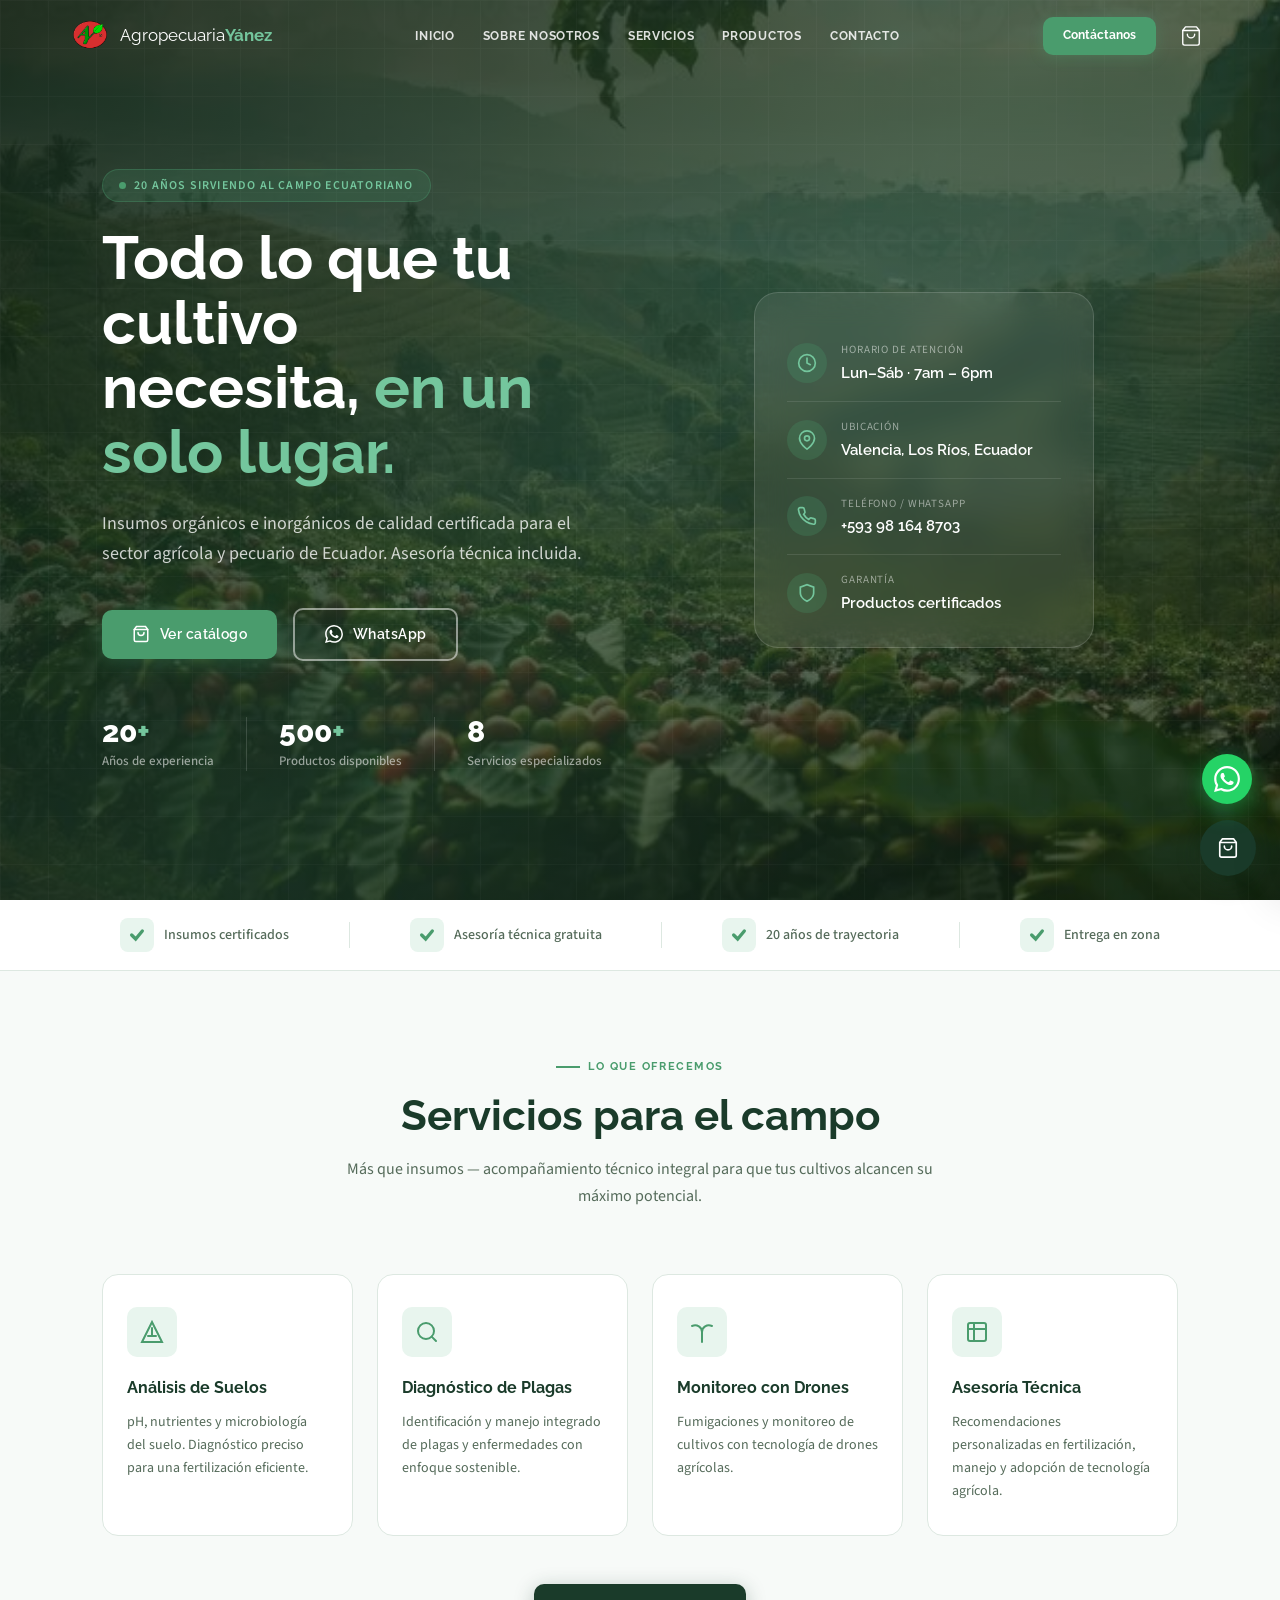
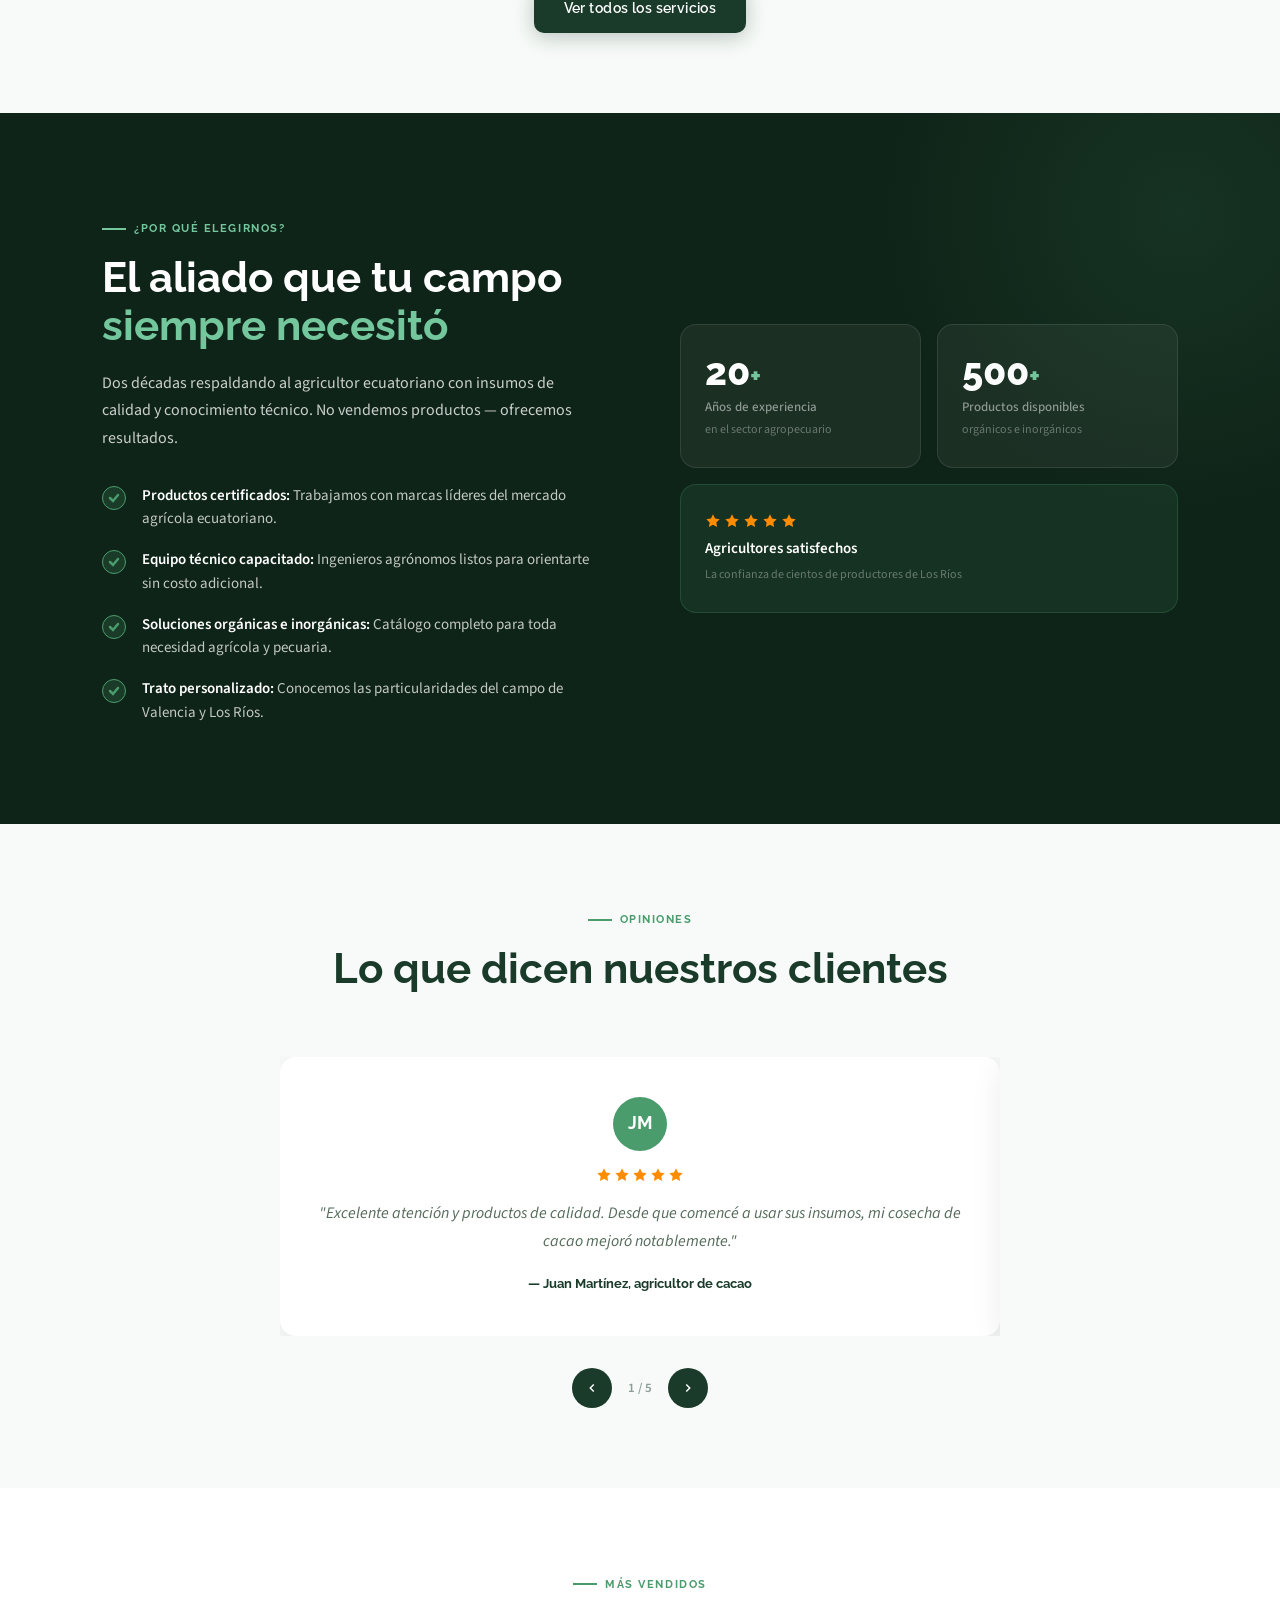
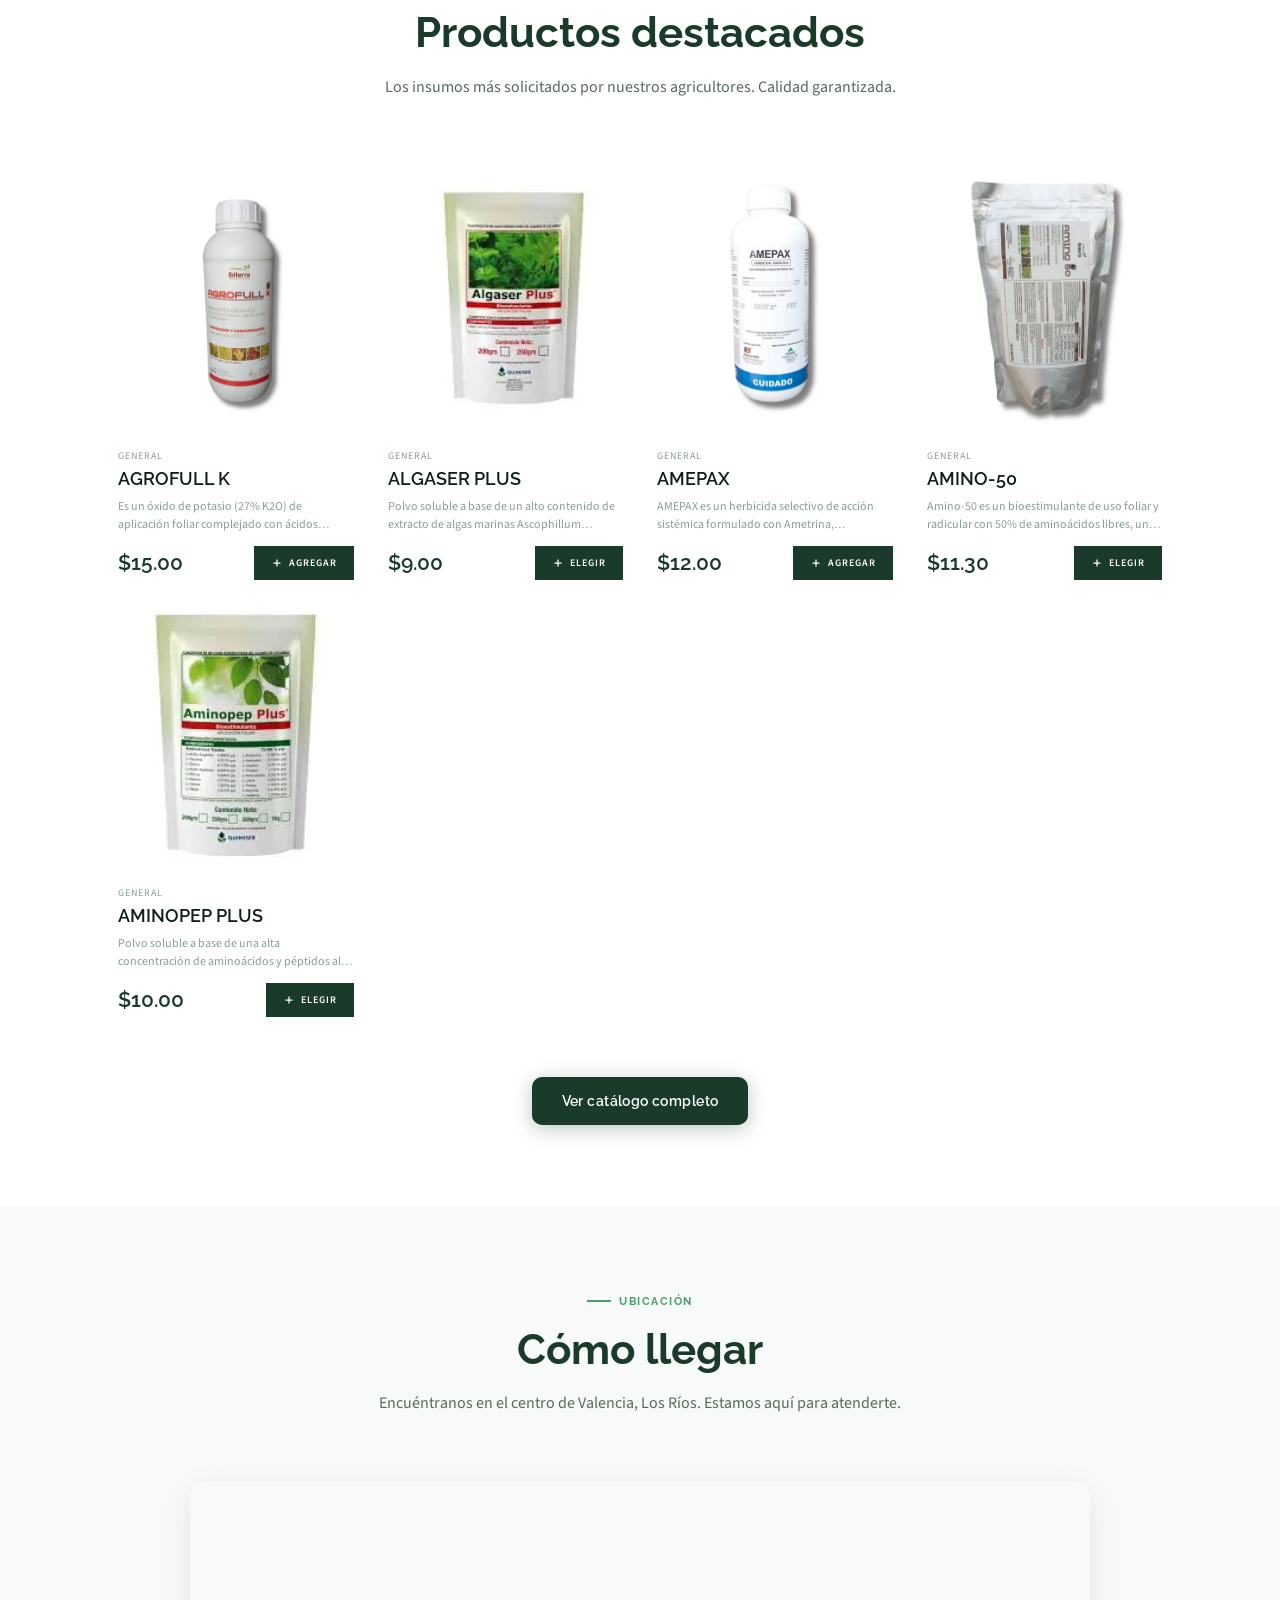
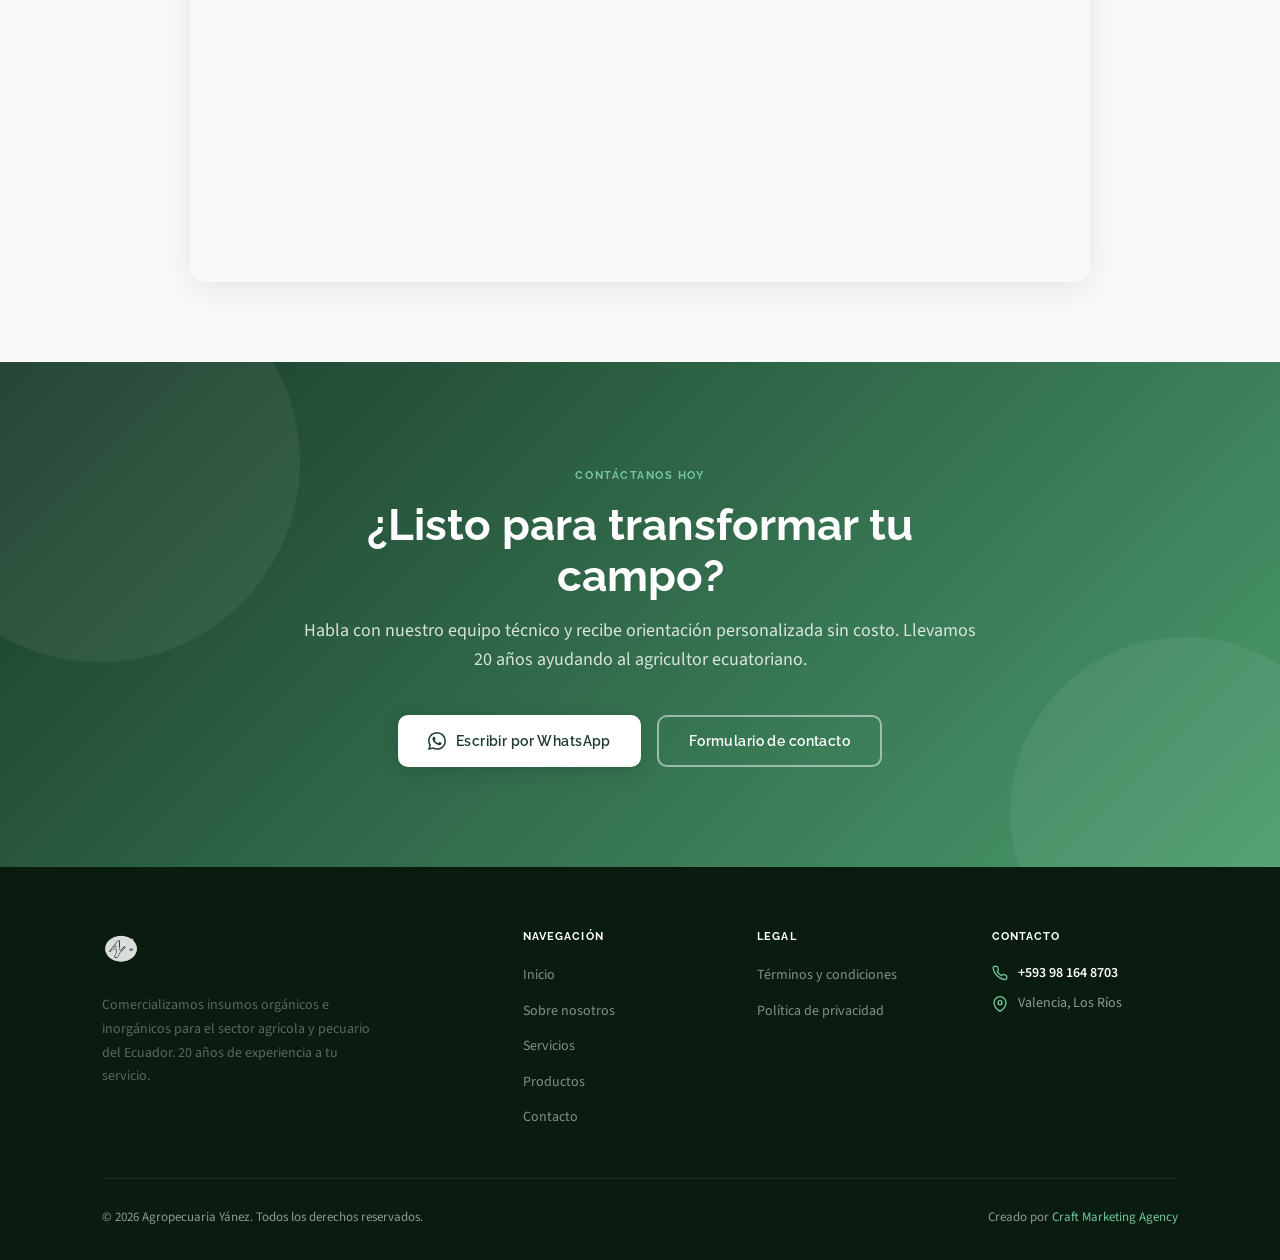
==== commit 4b12e8a6: "feat: add Google Tag Manager (GTM-N7H9CGTG) across all pages" ====
--- a/index.html
+++ b/index.html
@@ -10,10 +10,19 @@
   <link rel="preconnect" href="https://fonts.gstatic.com" crossorigin/>
   <link href="https://fonts.googleapis.com/css2?family=Raleway:wght@400;500;600;700;800&family=Source+Sans+3:wght@300;400;500;600;700&display=swap" rel="stylesheet"/>
   <link rel="stylesheet" href="./assets/style.css?v=2"/>
-  <!-- GTM: reemplazar GTM-XXXX con el ID real -->
-  <!-- <script>(function(w,d,s,l,i){w[l]=w[l]||[];w[l].push({'gtm.start':new Date().getTime(),event:'gtm.js'});var f=d.getElementsByTagName(s)[0],j=d.createElement(s),dl=l!='dataLayer'?'&l='+l:'';j.async=true;j.src='https://www.googletagmanager.com/gtm.js?id='+i+dl;f.parentNode.insertBefore(j,f);})(window,document,'script','dataLayer','GTM-XXXX');</script> -->
+  <!-- Google Tag Manager -->
+<script>(function(w,d,s,l,i){w[l]=w[l]||[];w[l].push({'gtm.start':
+new Date().getTime(),event:'gtm.js'});var f=d.getElementsByTagName(s)[0],
+j=d.createElement(s),dl=l!='dataLayer'?'&l='+l:'';j.async=true;j.src=
+'https://www.googletagmanager.com/gtm.js?id='+i+dl;f.parentNode.insertBefore(j,f);
+})(window,document,'script','dataLayer','GTM-N7H9CGTG');</script>
+<!-- End Google Tag Manager -->
 </head>
 <body>
+<!-- Google Tag Manager (noscript) -->
+<noscript><iframe src="https://www.googletagmanager.com/ns.html?id=GTM-N7H9CGTG"
+height="0" width="0" style="display:none;visibility:hidden"></iframe></noscript>
+<!-- End Google Tag Manager (noscript) -->
 
 <!-- WhatsApp flotante -->
 <a class="wa-float" href="https://wa.me/593981648703?text=Hola%20vi%20su%20web%20y%20me%20gustar%C3%ADa%20m%C3%A1s%20informaci%C3%B3n%20sobre%20sus%20servicios" target="_blank" rel="noopener" aria-label="WhatsApp">
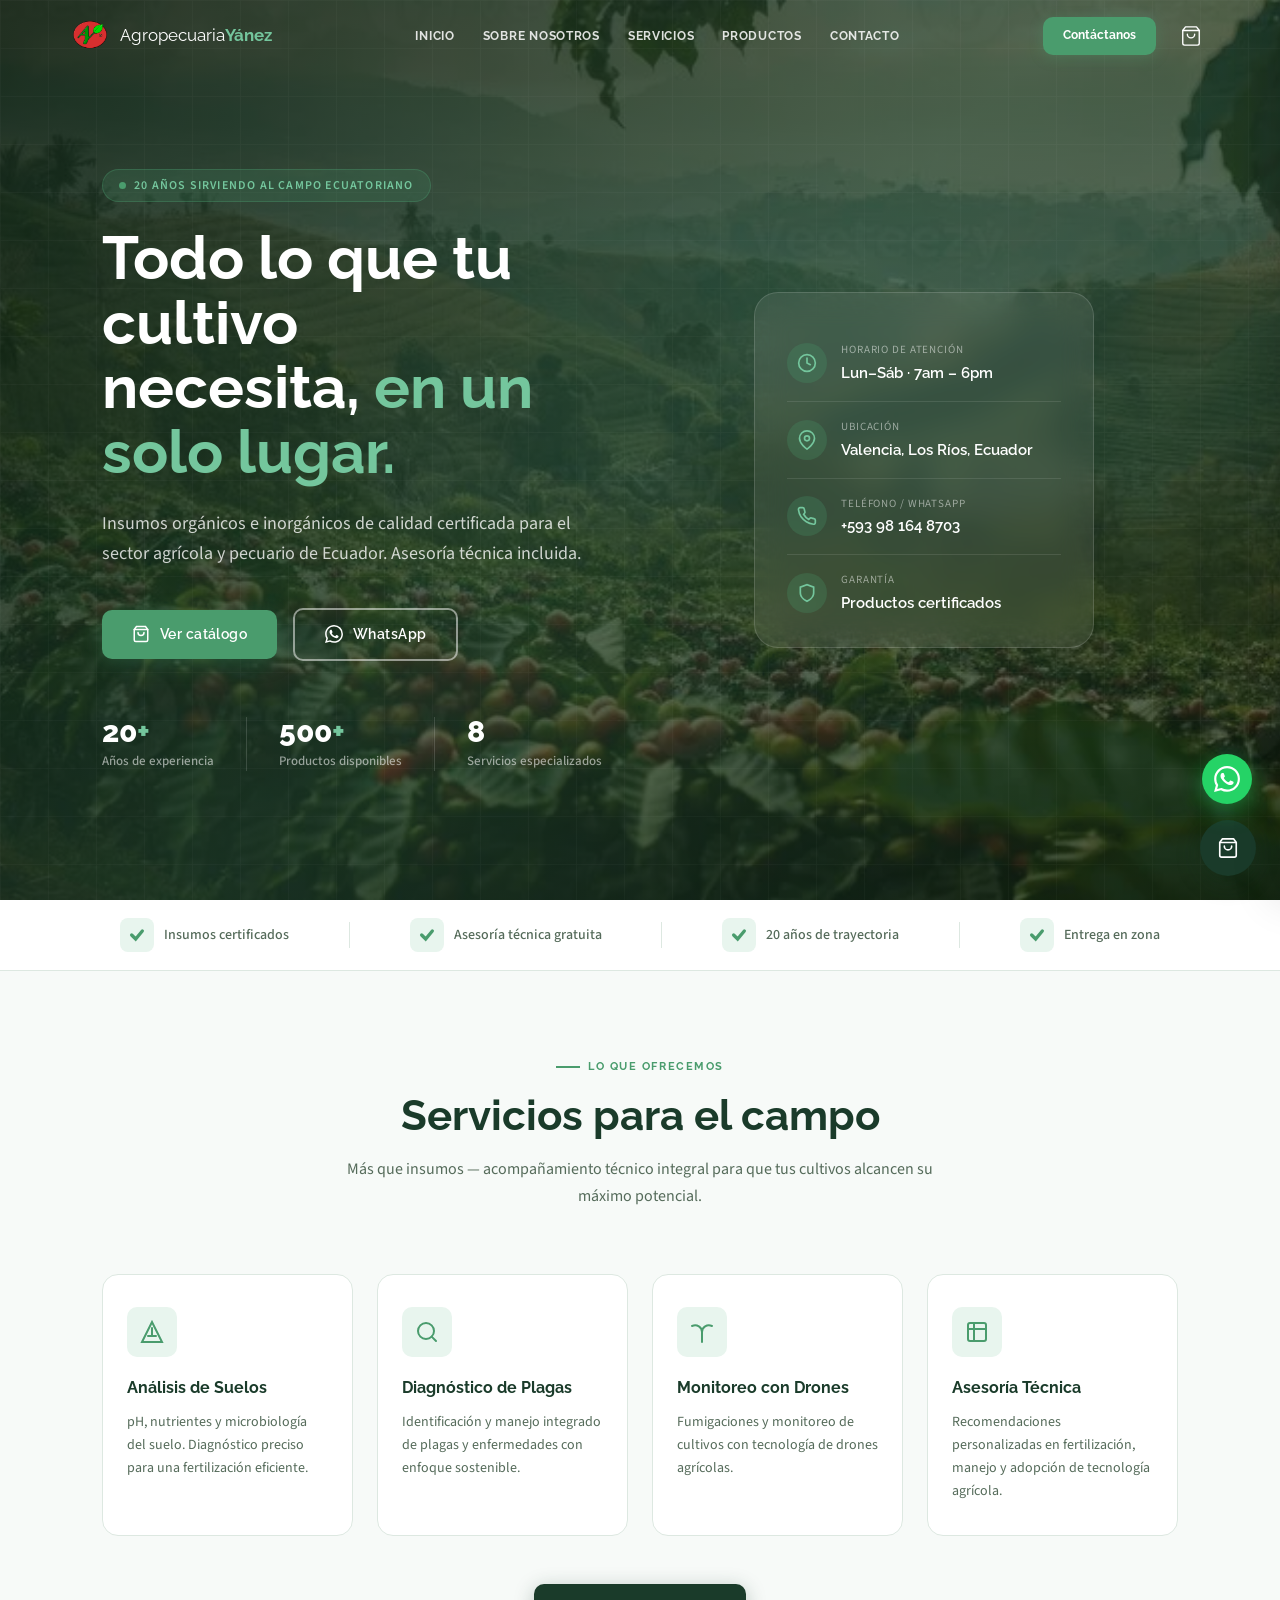
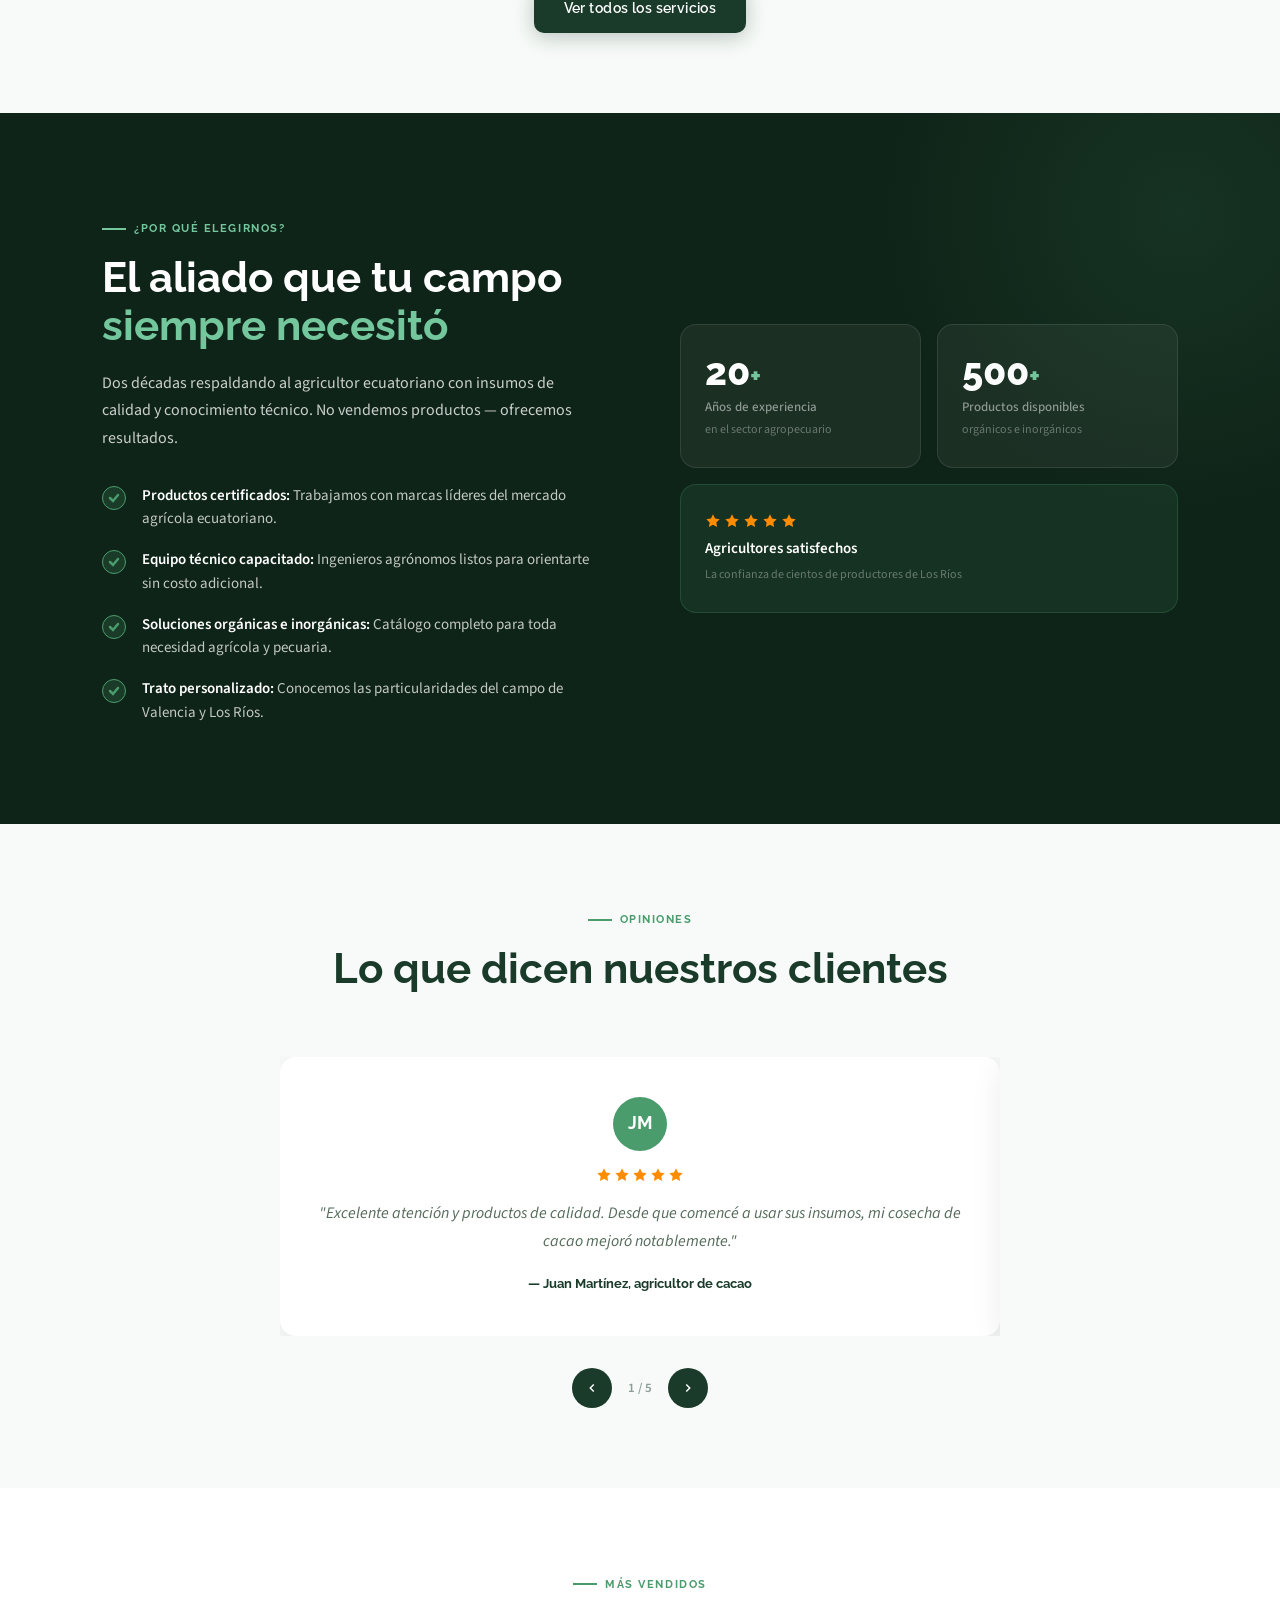
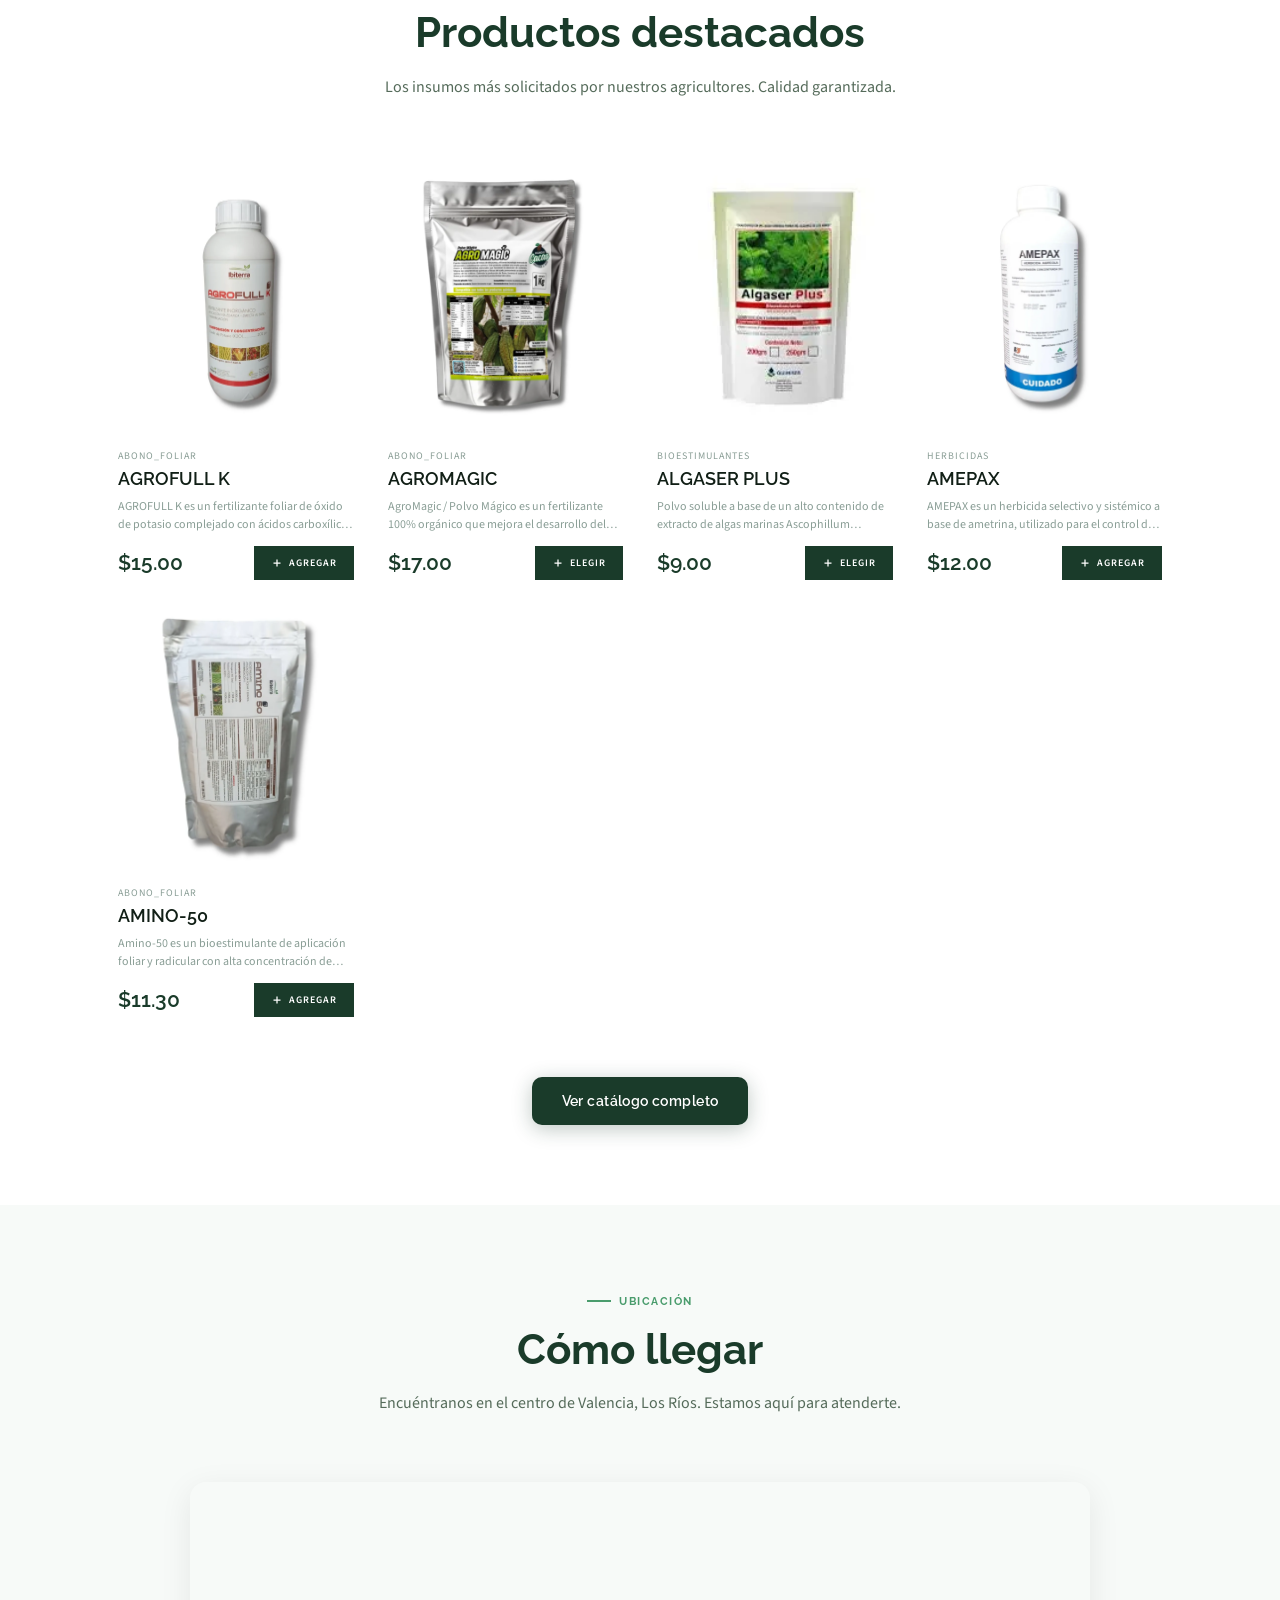
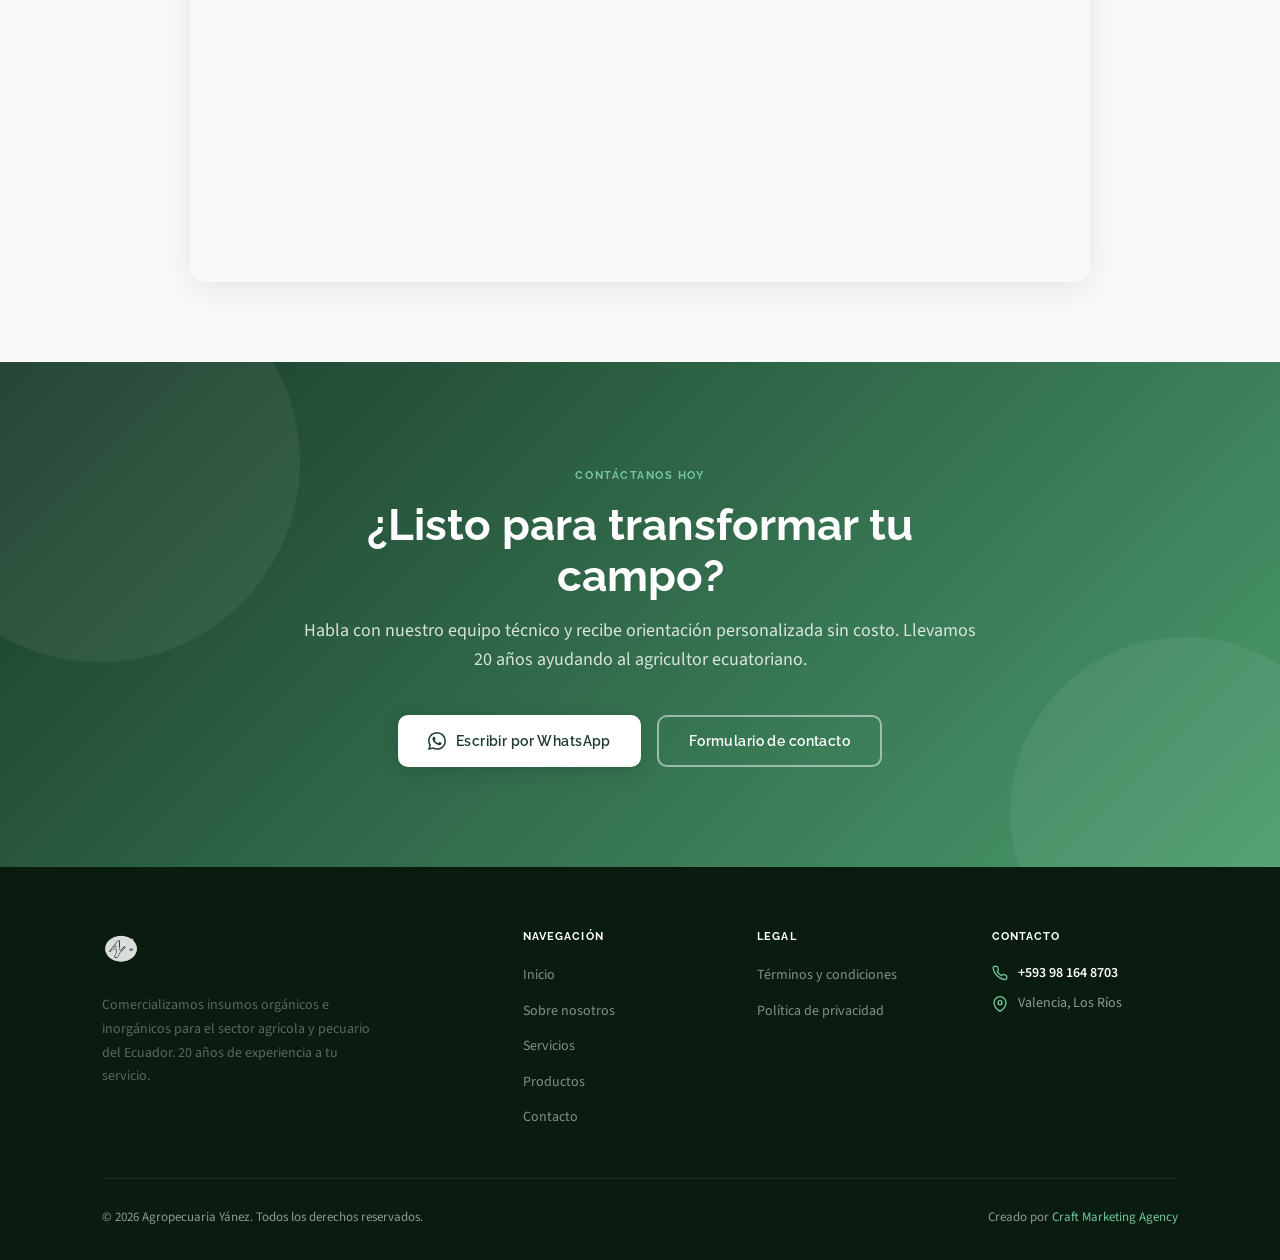
==== commit 0b302303: "feat: checkout en dos pasos con formulario de datos de entrega Agrega formulario intermedio (nombre," ====
--- a/index.html
+++ b/index.html
@@ -461,17 +461,46 @@
 <div class="cart-overlay" id="cartOverlay"></div>
 <aside class="cart-drawer" id="cartDrawer" aria-label="Carrito">
   <div class="cart-header">
-    <h2>Mi carrito</h2>
+    <button class="cart-back" id="cartBack" style="display:none" aria-label="Volver">
+      <svg viewBox="0 0 24 24" fill="none" stroke="currentColor" stroke-width="2.5"><polyline points="15 18 9 12 15 6"/></svg>
+    </button>
+    <h2 id="cartTitle">Mi carrito</h2>
     <button class="cart-close" id="cartClose">✕</button>
   </div>
   <div class="cart-items" id="cartItems"></div>
   <div class="cart-footer">
     <div class="cart-total"><span class="cart-total-label">Total</span><span class="cart-total-value" id="cartTotal">$0</span></div>
     <div class="cart-total-items" id="cartItemCount">0 productos</div>
-    <button class="btn-whatsapp" id="btnCheckout" disabled>
-      <svg viewBox="0 0 24 24" fill="currentColor"><path d="M17.472 14.382c-.297-.149-1.758-.867-2.03-.967-.273-.099-.471-.148-.67.15-.197.297-.767.966-.94 1.164-.173.199-.347.223-.644.075-.297-.15-1.255-.463-2.39-1.475-.883-.788-1.48-1.761-1.653-2.059-.173-.297-.018-.458.13-.606.134-.133.298-.347.446-.52.149-.174.198-.298.298-.497.099-.198.05-.371-.025-.52-.075-.149-.669-1.612-.916-2.207-.242-.579-.487-.5-.669-.51-.173-.008-.371-.01-.57-.01-.198 0-.52.074-.792.372-.272.297-1.04 1.016-1.04 2.479 0 1.462 1.065 2.875 1.213 3.074.149.198 2.096 3.2 5.077 4.487.709.306 1.262.489 1.694.625.712.227 1.36.195 1.871.118.571-.085 1.758-.719 2.006-1.413.248-.694.248-1.289.173-1.413-.074-.124-.272-.198-.57-.347m-5.421 7.403h-.004a9.87 9.87 0 01-5.031-1.378l-.361-.214-3.741.982.998-3.648-.235-.374a9.86 9.86 0 01-1.51-5.26c.001-5.45 4.436-9.884 9.888-9.884 2.64 0 5.122 1.03 6.988 2.898a9.825 9.825 0 012.893 6.994c-.003 5.45-4.437 9.884-9.885 9.884m8.413-18.297A11.815 11.815 0 0012.05 0C5.495 0 .16 5.335.157 11.892c0 2.096.547 4.142 1.588 5.945L.057 24l6.305-1.654a11.882 11.882 0 005.683 1.448h.005c6.554 0 11.89-5.335 11.893-11.893a11.821 11.821 0 00-3.48-8.413z"/></svg>
-      Finalizar pedido por WhatsApp
+    <button class="btn-next" id="btnCheckout" disabled>
+      Realizar pedido
+      <svg viewBox="0 0 24 24" fill="none" stroke="currentColor" stroke-width="2.5" width="18" height="18"><polyline points="9 18 15 12 9 6"/></svg>
     </button>
+  </div>
+  <div class="cart-step2" id="cartStep2">
+    <div class="step2-body">
+      <div class="delivery-toggle" id="deliveryToggle">
+        <button class="dtog-btn active" data-mode="delivery">Entrega a domicilio</button>
+        <button class="dtog-btn" data-mode="pickup">Retiro en local</button>
+      </div>
+      <div class="form-field">
+        <label>Nombre y Apellido</label>
+        <input type="text" id="fieldName" placeholder="Ej: Juan Martínez" autocomplete="name">
+      </div>
+      <div class="form-field">
+        <label>Teléfono / WhatsApp</label>
+        <input type="tel" id="fieldPhone" placeholder="Ej: 0991234567" autocomplete="tel">
+      </div>
+      <div class="form-field" id="fieldAddressWrap">
+        <label>Dirección de entrega</label>
+        <textarea id="fieldAddress" rows="3" placeholder="Sector, calles y referencia..."></textarea>
+      </div>
+    </div>
+    <div class="step2-footer">
+      <button class="btn-whatsapp" id="btnConfirm">
+        <svg viewBox="0 0 24 24" fill="currentColor" width="20" height="20"><path d="M17.472 14.382c-.297-.149-1.758-.867-2.03-.967-.273-.099-.471-.148-.67.15-.197.297-.767.966-.94 1.164-.173.199-.347.223-.644.075-.297-.15-1.255-.463-2.39-1.475-.883-.788-1.48-1.761-1.653-2.059-.173-.297-.018-.458.13-.606.134-.133.298-.347.446-.52.149-.174.198-.298.298-.497.099-.198.05-.371-.025-.52-.075-.149-.669-1.612-.916-2.207-.242-.579-.487-.5-.669-.51-.173-.008-.371-.01-.57-.01-.198 0-.52.074-.792.372-.272.297-1.04 1.016-1.04 2.479 0 1.462 1.065 2.875 1.213 3.074.149.198 2.096 3.2 5.077 4.487.709.306 1.262.489 1.694.625.712.227 1.36.195 1.871.118.571-.085 1.758-.719 2.006-1.413.248-.694.248-1.289.173-1.413-.074-.124-.272-.198-.57-.347m-5.421 7.403h-.004a9.87 9.87 0 01-5.031-1.378l-.361-.214-3.741.982.998-3.648-.235-.374a9.86 9.86 0 01-1.51-5.26c.001-5.45 4.436-9.884 9.888-9.884 2.64 0 5.122 1.03 6.988 2.898a9.825 9.825 0 012.893 6.994c-.003 5.45-4.437 9.884-9.885 9.884m8.413-18.297A11.815 11.815 0 0012.05 0C5.495 0 .16 5.335.157 11.892c0 2.096.547 4.142 1.588 5.945L.057 24l6.305-1.654a11.882 11.882 0 005.683 1.448h.005c6.554 0 11.89-5.335 11.893-11.893a11.821 11.821 0 00-3.48-8.413z"/></svg>
+        Confirmar pedido por WhatsApp
+      </button>
+    </div>
   </div>
 </aside>
 <div class="modal-overlay" id="modalOverlay" role="dialog" aria-modal="true">
--- a/assets/style.css
+++ b/assets/style.css
@@ -523,6 +523,22 @@
 .btn-whatsapp:hover{background:#1EBE57}
 .btn-whatsapp:disabled{opacity:.45;cursor:not-allowed}
 .btn-whatsapp svg{width:20px;height:20px}
+.cart-back{width:36px;height:36px;border-radius:50%;border:none;background:var(--bg-light);cursor:pointer;display:flex;align-items:center;justify-content:center;transition:background .15s;color:var(--text);flex-shrink:0}
+.cart-back:hover{background:var(--border-solid)}
+.cart-back svg{width:18px;height:18px}
+.btn-next{width:100%;padding:14px;background:var(--color-accent);color:#fff;border:none;border-radius:var(--radius-md);font:inherit;font-size:15px;font-weight:600;cursor:pointer;display:flex;align-items:center;justify-content:center;gap:10px;transition:background .2s}
+.btn-next:hover{background:var(--color-accent-dark)}
+.btn-next:disabled{opacity:.45;cursor:not-allowed}
+.cart-step2{display:none;flex-direction:column;flex:1;overflow:hidden}
+.step2-body{flex:1;overflow-y:auto;padding:16px 28px;display:flex;flex-direction:column;gap:14px}
+.step2-footer{padding:16px 28px;border-top:1px solid var(--border-solid)}
+.delivery-toggle{display:flex;border:1.5px solid var(--border-solid);border-radius:var(--radius-md);overflow:hidden}
+.dtog-btn{flex:1;padding:10px;background:none;border:none;color:var(--text-light);font:inherit;font-size:13px;font-weight:500;cursor:pointer;transition:background .18s,color .18s}
+.dtog-btn.active{background:var(--color-accent);color:#fff}
+.step2-body .form-field{display:flex;flex-direction:column;gap:6px}
+.step2-body .form-field label{font-size:12px;font-weight:600;color:var(--text-light)}
+.step2-body .form-field input,.step2-body .form-field textarea{background:var(--bg-white);border:1.5px solid var(--border-solid);border-radius:var(--radius-md);padding:10px 14px;font:inherit;font-size:14px;color:var(--text);outline:none;transition:border-color .2s;resize:none;width:100%}
+.step2-body .form-field input:focus,.step2-body .form-field textarea:focus{border-color:var(--color-accent)}
 
 /* === MODAL === */
 .modal-overlay{
